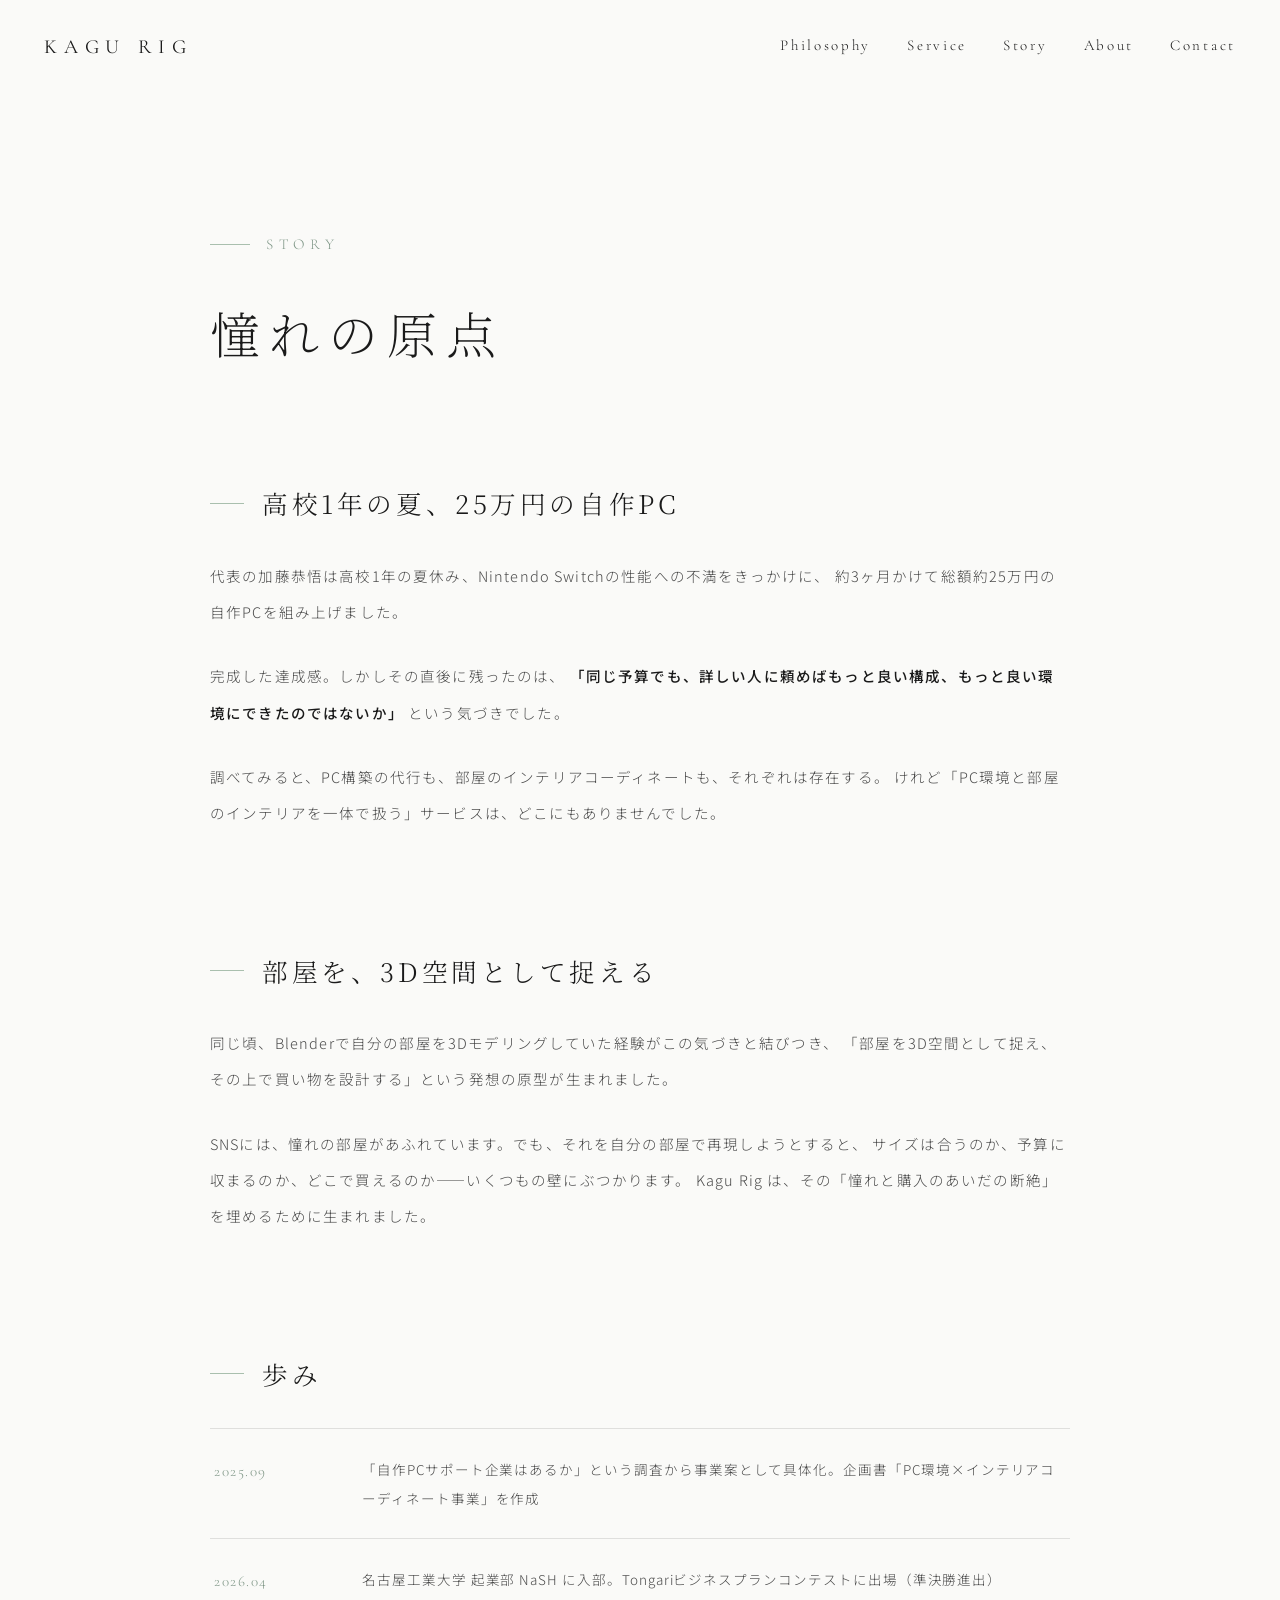
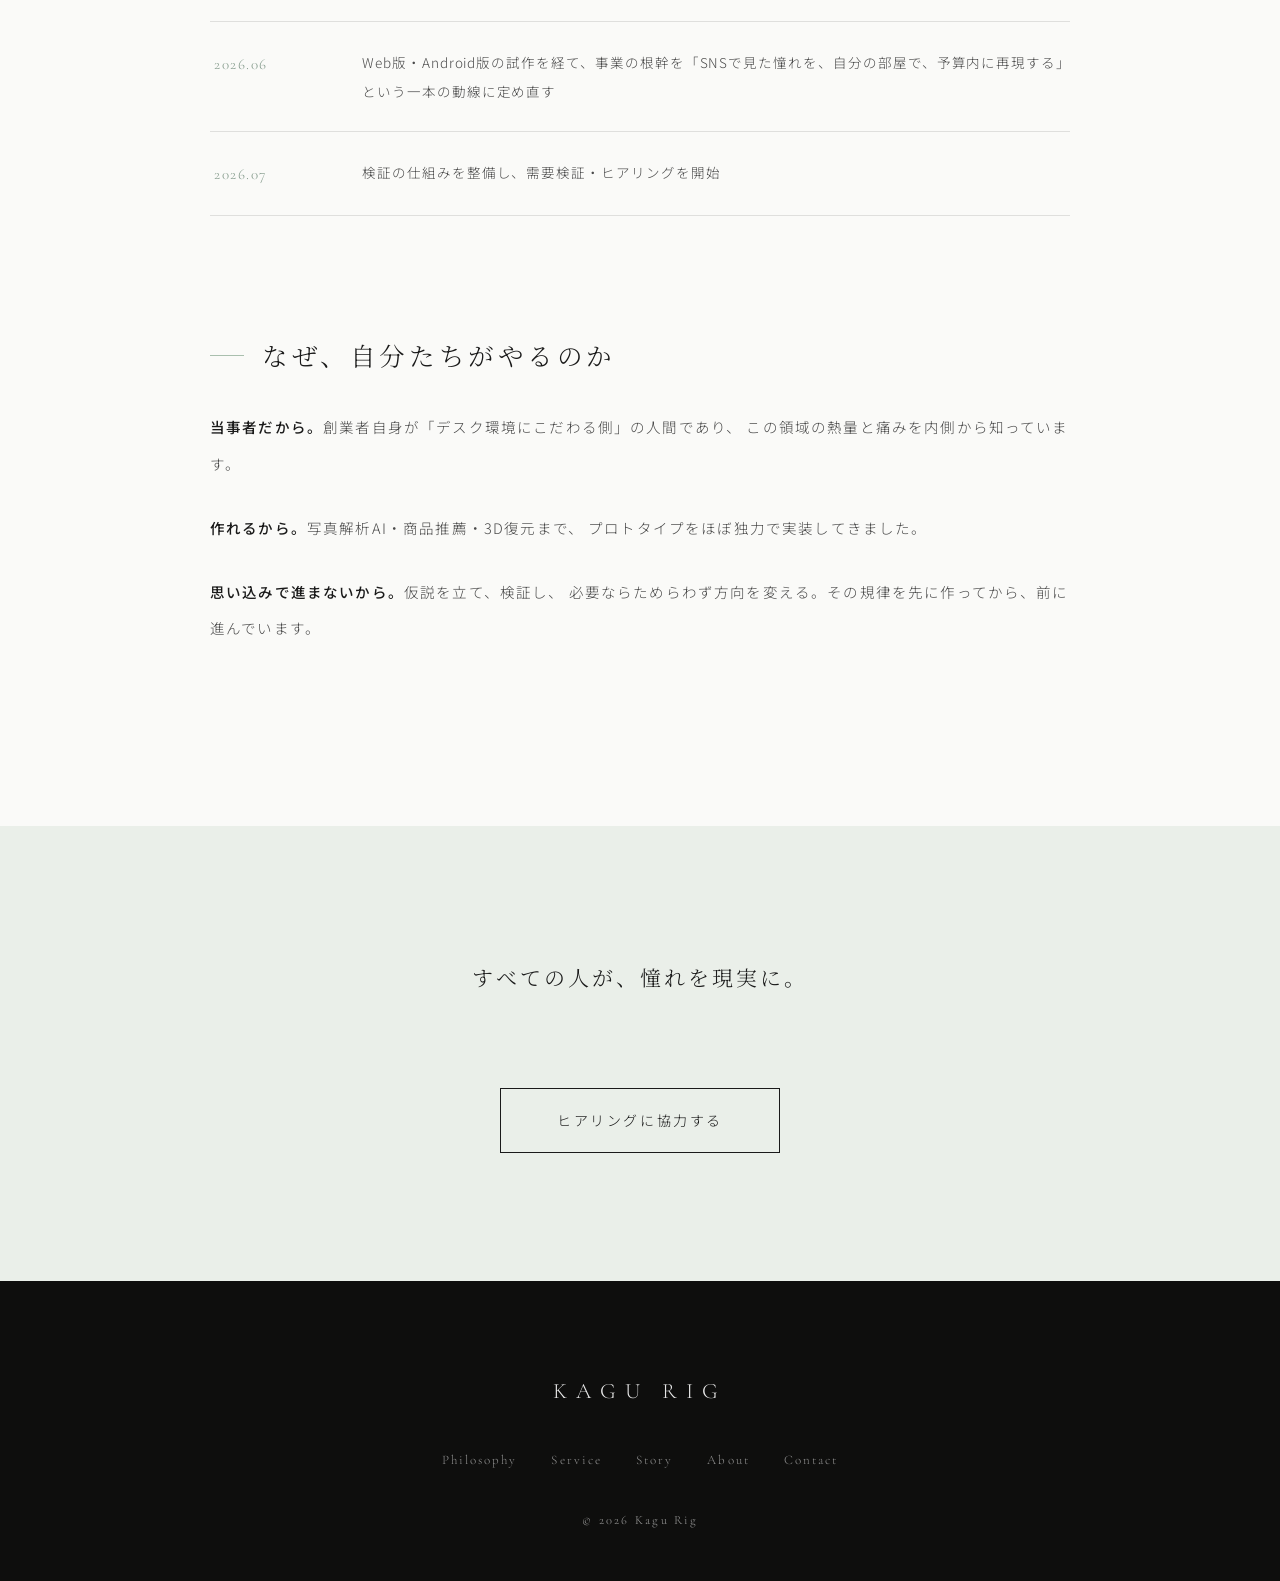
==== story.html @ ec14847f "feat: 写真を著作権フリー＋自前写真に全差し替え、Story/Contact/差別化セクションを追加 - ヒーロー7枚をUnsplash/Pexels素材に差し替え（旧写真版は   ~/Docum" ====
<!DOCTYPE html>
<html lang="ja">
<head>
  <meta charset="UTF-8">
  <meta name="viewport" content="width=device-width, initial-scale=1.0">
  <title>Story — Kagu Rig</title>
  <meta name="description" content="Kagu Rig 創業ストーリー — 高校1年の夏、自作PCから始まった「憧れを現実にする」という事業の原点。">
  <link rel="preconnect" href="https://fonts.googleapis.com">
  <link rel="preconnect" href="https://fonts.gstatic.com" crossorigin>
  <link href="https://fonts.googleapis.com/css2?family=Cormorant+Garamond:ital,wght@0,300;0,400;1,300&family=Noto+Sans+JP:wght@300;400;500&family=Noto+Serif+JP:wght@200;300;400&display=swap" rel="stylesheet">
  <link rel="stylesheet" href="css/style.css">
</head>
<body>

  <!-- ヘッダー（静的ページ用：ダーク文字） -->
  <header class="header is-static" id="header">
    <a class="header__brand" href="index.html">KAGU RIG</a>
    <nav class="header__nav" aria-label="メインナビゲーション">
      <a href="index.html#philosophy">Philosophy</a>
      <a href="index.html#service">Service</a>
      <a href="story.html">Story</a>
      <a href="index.html#about">About</a>
      <a href="index.html#contact">Contact</a>
    </nav>
  </header>

  <main class="content">

    <div class="page-header">
      <div class="page-header__inner reveal">
        <p class="label">Story</p>
        <h1 class="page-title">憧れの原点</h1>
      </div>
    </div>

    <section class="story">
      <div class="story__inner">

        <div class="story__block reveal">
          <h2 class="story__heading">高校1年の夏、25万円の自作PC</h2>
          <p class="story__text">
            代表の加藤恭悟は高校1年の夏休み、Nintendo Switchの性能への不満をきっかけに、
            約3ヶ月かけて総額約25万円の自作PCを組み上げました。
          </p>
          <p class="story__text">
            完成した達成感。しかしその直後に残ったのは、
            <strong>「同じ予算でも、詳しい人に頼めばもっと良い構成、もっと良い環境にできたのではないか」</strong>
            という気づきでした。
          </p>
          <p class="story__text">
            調べてみると、PC構築の代行も、部屋のインテリアコーディネートも、それぞれは存在する。
            けれど「PC環境と部屋のインテリアを一体で扱う」サービスは、どこにもありませんでした。
          </p>
        </div>

        <div class="story__block reveal">
          <h2 class="story__heading">部屋を、3D空間として捉える</h2>
          <p class="story__text">
            同じ頃、Blenderで自分の部屋を3Dモデリングしていた経験がこの気づきと結びつき、
            「部屋を3D空間として捉え、その上で買い物を設計する」という発想の原型が生まれました。
          </p>
          <p class="story__text">
            SNSには、憧れの部屋があふれています。でも、それを自分の部屋で再現しようとすると、
            サイズは合うのか、予算に収まるのか、どこで買えるのか——いくつもの壁にぶつかります。
            Kagu Rig は、その「憧れと購入のあいだの断絶」を埋めるために生まれました。
          </p>
        </div>

        <div class="story__block reveal">
          <h2 class="story__heading">歩み</h2>
          <dl class="timeline">
            <div>
              <dt>2025.09</dt>
              <dd>「自作PCサポート企業はあるか」という調査から事業案として具体化。企画書「PC環境×インテリアコーディネート事業」を作成</dd>
            </div>
            <div>
              <dt>2026.04</dt>
              <dd>名古屋工業大学 起業部 NaSH に入部。Tongariビジネスプランコンテストに出場（準決勝進出）</dd>
            </div>
            <div>
              <dt>2026.06</dt>
              <dd>Web版・Android版の試作を経て、事業の根幹を「SNSで見た憧れを、自分の部屋で、予算内に再現する」という一本の動線に定め直す</dd>
            </div>
            <div>
              <dt>2026.07</dt>
              <dd>検証の仕組みを整備し、需要検証・ヒアリングを開始</dd>
            </div>
          </dl>
        </div>

        <div class="story__block reveal">
          <h2 class="story__heading">なぜ、自分たちがやるのか</h2>
          <p class="story__text">
            <strong>当事者だから。</strong>創業者自身が「デスク環境にこだわる側」の人間であり、
            この領域の熱量と痛みを内側から知っています。
          </p>
          <p class="story__text">
            <strong>作れるから。</strong>写真解析AI・商品推薦・3D復元まで、
            プロトタイプをほぼ独力で実装してきました。
          </p>
          <p class="story__text">
            <strong>思い込みで進まないから。</strong>仮説を立て、検証し、
            必要ならためらわず方向を変える。その規律を先に作ってから、前に進んでいます。
          </p>
        </div>

      </div>
    </section>

    <div class="story-cta">
      <p class="story-cta__text reveal">すべての人が、憧れを現実に。</p>
      <a class="contact__btn reveal" href="index.html#contact">ヒアリングに協力する</a>
    </div>

    <footer class="footer">
      <p class="footer__brand">KAGU RIG</p>
      <nav class="footer__nav" aria-label="フッターナビゲーション">
        <a href="index.html#philosophy">Philosophy</a>
        <a href="index.html#service">Service</a>
        <a href="story.html">Story</a>
        <a href="index.html#about">About</a>
        <a href="index.html#contact">Contact</a>
      </nav>
      <p class="footer__copy">&copy; 2026 Kagu Rig</p>
    </footer>

  </main>

  <script src="js/main.js"></script>
</body>
</html>
---- css/style.css ----
/* ============================================
   Kagu Rig — Landing Page
   モノトーン × ミニマル × 淡い緑のアクセント
   ============================================ */

:root {
  --ink: #1a1a1a;
  --ink-soft: #4a4a4a;
  --gray: #9a9a9a;
  --paper: #fafaf8;
  --sage: #a9bfae;
  --sage-deep: #7e9686;
  --serif: "Noto Serif JP", serif;
  --sans: "Noto Sans JP", sans-serif;
  --en: "Cormorant Garamond", serif;
  --ease: cubic-bezier(.22, 1, .36, 1);
}

* { margin: 0; padding: 0; box-sizing: border-box; }

html { scroll-behavior: smooth; }

body {
  font-family: var(--sans);
  font-weight: 300;
  color: var(--ink);
  background: var(--paper);
  -webkit-font-smoothing: antialiased;
  line-height: 1.9;
  letter-spacing: .06em;
  overflow-x: hidden;
}

img { max-width: 100%; display: block; }
a { color: inherit; text-decoration: none; }

.sp { display: none; }

/* ---------- イントロ ---------- */

.intro {
  position: fixed;
  inset: 0;
  z-index: 100;
  background: #fdfdfc;
  display: flex;
  align-items: center;
  justify-content: center;
  transition: opacity 1s var(--ease);
}
.intro.is-leaving { opacity: 0; }
.intro.is-done { display: none; }

.intro__logo {
  width: min(320px, 60vw);
  opacity: 0;
  transform: scale(.86);
  animation: introLogo 2.2s var(--ease) .3s forwards;
}
@keyframes introLogo {
  to { opacity: 1; transform: scale(1); }
}

/* ---------- ヘッダー ---------- */

.header {
  position: fixed;
  top: 0;
  left: 0;
  right: 0;
  z-index: 50;
  display: flex;
  align-items: center;
  justify-content: space-between;
  padding: 28px 44px;
  color: #fff;
  opacity: 0;
  transition: color .5s, background .5s, padding .5s, opacity 1.2s;
}
body.is-ready .header { opacity: 1; }

.header__brand {
  font-family: var(--en);
  font-size: 20px;
  letter-spacing: .34em;
  font-weight: 400;
}

.header__nav { display: flex; gap: 36px; }
.header__nav a {
  font-family: var(--en);
  font-size: 15px;
  letter-spacing: .18em;
  position: relative;
  padding-bottom: 4px;
}
.header__nav a::after {
  content: "";
  position: absolute;
  left: 0; bottom: 0;
  width: 100%; height: 1px;
  background: currentColor;
  transform: scaleX(0);
  transform-origin: right;
  transition: transform .45s var(--ease);
}
.header__nav a:hover::after {
  transform: scaleX(1);
  transform-origin: left;
}

.header.is-solid {
  color: var(--ink);
  background: rgba(250, 250, 248, .88);
  backdrop-filter: blur(10px);
  padding: 18px 44px;
}

/* ---------- ヒーロー ---------- */

.hero {
  position: fixed;
  inset: 0;
  z-index: 0;
  overflow: hidden;
  background: #0e0e0e;
}

.hero__slides, .hero__slide { position: absolute; inset: 0; }

.hero__slide {
  background-size: cover;
  background-position: center;
  opacity: 0;
  transition: opacity 1.4s ease-in-out;
  will-change: opacity, transform;
  /* ズームは表示/非表示に関わらず常時ゆっくり継続させる。
     opacity切り替え(is-active)と連動させると、非表示化した瞬間に
     transformだけ即座にリセットされ「カクつく」ため、あえて分離している。 */
  animation: kenburns 20s ease-in-out infinite alternate;
}
.hero__slide.is-active { opacity: 1; }
@keyframes kenburns {
  from { transform: scale(1) translateX(0); }
  to   { transform: scale(1.09) translateX(-1.4%); }
}

.hero__scrim {
  position: absolute;
  inset: 0;
  background: linear-gradient(to top, rgba(8, 8, 8, .52) 0%, rgba(8, 8, 8, .12) 40%, rgba(8, 8, 8, .18) 100%);
}

.hero__catch {
  position: absolute;
  left: clamp(24px, 6vw, 96px);
  bottom: clamp(72px, 14vh, 140px);
  color: #fff;
  font-family: var(--serif);
  font-weight: 200;
  font-size: clamp(30px, 4.2vw, 54px);
  letter-spacing: .22em;
  line-height: 1.85;
}
.hero__catch-line {
  display: block;
  opacity: 0;
  transform: translateY(26px);
  transition: opacity 1.4s var(--ease), transform 1.4s var(--ease);
}
body.is-ready .hero__catch-line { opacity: 1; transform: none; }
body.is-ready .hero__catch-line:nth-child(2) { transition-delay: .35s; }

/* スクロールで理念セクションが下から重なってくる向きに合わせる：
   一度でもスクロールしたら、以降は下の行(2行目)を先に・上の行(1行目)を後に
   フェード/表示させる（初回ロード時の上→下カスケードとは向きを逆転） */
body.was-scrolled .hero__catch-line:nth-child(1) { transition-delay: .3s; }
body.was-scrolled .hero__catch-line:nth-child(2) { transition-delay: 0s; }

/* スライドカウンター */
.hero__counter {
  position: absolute;
  left: clamp(24px, 6vw, 96px);
  bottom: 34px;
  display: flex;
  align-items: center;
  gap: 14px;
  color: rgba(255, 255, 255, .85);
  font-family: var(--en);
  font-size: 14px;
  letter-spacing: .14em;
  opacity: 0;
  transition: opacity 1.2s 1s;
}
body.is-ready .hero__counter { opacity: 1; }

.hero__counter-bar {
  width: 72px;
  height: 1px;
  background: rgba(255, 255, 255, .3);
  position: relative;
  overflow: hidden;
}
.hero__counter-bar i {
  position: absolute;
  inset: 0;
  background: #fff;
  transform: scaleX(0);
  transform-origin: left;
}
.hero__counter-bar i.is-run {
  animation: barRun 3.2s linear forwards;
}
@keyframes barRun { to { transform: scaleX(1); } }

/* Scrollインジケーター */
.hero__scroll {
  position: absolute;
  right: clamp(24px, 5vw, 72px);
  bottom: 34px;
  color: rgba(255, 255, 255, .85);
  font-family: var(--en);
  font-size: 14px;
  letter-spacing: .22em;
  display: flex;
  align-items: center;
  gap: 12px;
  opacity: 0;
  transition: opacity 1.2s 1.2s;
}
body.is-ready .hero__scroll { opacity: 1; }

.hero__scroll i {
  width: 52px;
  height: 1px;
  background: rgba(255, 255, 255, .4);
  position: relative;
  overflow: hidden;
}
.hero__scroll i::after {
  content: "";
  position: absolute;
  inset: 0;
  background: #fff;
  animation: scrollLine 2.2s var(--ease) infinite;
}
@keyframes scrollLine {
  0%   { transform: translateX(-100%); }
  55%  { transform: translateX(0); }
  100% { transform: translateX(102%); }
}

/* ヒーローを通過したら文字・UIをフェードアウト（理念テキストとの重なり防止） */
.hero.is-passed .hero__catch-line,
.hero.is-passed .hero__counter,
.hero.is-passed .hero__scroll {
  opacity: 0 !important;
  transition-duration: .7s;
  transition-timing-function: ease;
}

.hero-spacer { height: 100svh; }

/* ---------- コンテンツ共通 ---------- */

.content { position: relative; z-index: 1; }

.label {
  font-family: var(--en);
  font-size: 15px;
  letter-spacing: .38em;
  text-transform: uppercase;
  color: var(--sage-deep);
  margin-bottom: 28px;
  display: flex;
  align-items: center;
  gap: 16px;
}
.label::before {
  content: "";
  width: 40px;
  height: 1px;
  background: var(--sage);
}
.label--light { color: var(--sage); justify-content: center; }
.label--light::before { background: var(--sage); }
.label--sage { color: var(--sage); }
.label--sage::before { background: var(--sage-deep); }

.section-title {
  font-family: var(--serif);
  font-weight: 200;
  font-size: clamp(26px, 3.2vw, 40px);
  letter-spacing: .14em;
  line-height: 1.9;
}
.section-title--light { color: #f2f2ef; }

/* スクロール出現 */
.reveal {
  opacity: 0;
  transform: translateY(32px);
  transition: opacity 1.2s var(--ease), transform 1.2s var(--ease);
}
.reveal.is-on { opacity: 1; transform: none; }

/* ---------- Philosophy ---------- */

.philosophy {
  min-height: 92svh;
  display: flex;
  align-items: center;
  justify-content: center;
  text-align: center;
  color: #fff;
  background: linear-gradient(to bottom, rgba(10, 10, 10, .42), rgba(10, 10, 10, .68));
  padding: 140px 24px;
}

.philosophy__title {
  font-family: var(--serif);
  font-weight: 200;
  font-size: clamp(28px, 3.6vw, 46px);
  letter-spacing: .2em;
  margin-bottom: 56px;
}

.philosophy__text {
  font-size: clamp(14px, 1.15vw, 16px);
  font-weight: 300;
  letter-spacing: .1em;
  line-height: 2.6;
  color: rgba(255, 255, 255, .88);
}

/* ---------- Service ---------- */

.service {
  background: var(--paper);
  padding: clamp(120px, 14vw, 200px) clamp(24px, 7vw, 120px);
}

.service__inner { max-width: 1160px; margin: 0 auto; }

.service__head { margin-bottom: clamp(90px, 10vw, 150px); }

.step {
  display: flex;
  align-items: center;
  gap: clamp(40px, 6vw, 100px);
  margin-bottom: clamp(100px, 11vw, 170px);
}
.step:last-child { margin-bottom: 0; }
.step--reverse { flex-direction: row-reverse; }

.step__media {
  flex: 1 1 52%;
  overflow: hidden;
}
.step__media img {
  aspect-ratio: 4 / 3;
  object-fit: cover;
  width: 100%;
  filter: grayscale(1);
  transform: scale(1.02);
  transition: filter 1.2s var(--ease), transform 1.6s var(--ease);
}
.step:hover .step__media img,
.step.is-on .step__media img { filter: grayscale(0); }
.step:hover .step__media img { transform: scale(1.06); }

.step__body { flex: 1 1 48%; }

.step__num {
  font-family: var(--en);
  font-weight: 300;
  font-size: clamp(52px, 5.5vw, 76px);
  color: var(--sage);
  line-height: 1;
  margin-bottom: 24px;
}

.step__title {
  font-family: var(--serif);
  font-weight: 300;
  font-size: clamp(21px, 2vw, 27px);
  letter-spacing: .12em;
  line-height: 2;
  margin-bottom: 24px;
}

.step__text {
  font-size: 14.5px;
  color: var(--ink-soft);
  letter-spacing: .08em;
  line-height: 2.3;
}

/* ---------- Feature（小物モデル化） ---------- */

.feature {
  background: var(--paper);
  padding: 0 clamp(24px, 7vw, 120px) clamp(120px, 14vw, 200px);
}

.feature__inner {
  max-width: 1160px;
  margin: 0 auto;
  display: flex;
  align-items: center;
  gap: clamp(40px, 6vw, 100px);
}

.feature__media {
  flex: 1 1 46%;
  overflow: hidden;
}
.feature__media img {
  aspect-ratio: 4 / 5;
  object-fit: cover;
  width: 100%;
}

.feature__body { flex: 1 1 54%; }

.feature__text {
  margin-top: 40px;
  font-size: 14.5px;
  color: var(--ink-soft);
  letter-spacing: .08em;
  line-height: 2.4;
}

/* ---------- Approach（ぜんぶは勧めない） ---------- */

.approach {
  background: #151514;
  color: #f2f2ef;
  text-align: center;
  padding: clamp(110px, 12vw, 170px) 24px;
}

.approach__title {
  font-family: var(--serif);
  font-weight: 200;
  font-size: clamp(26px, 3.4vw, 42px);
  letter-spacing: .2em;
  margin-bottom: 40px;
}

.approach__text {
  font-size: clamp(13.5px, 1.1vw, 15px);
  letter-spacing: .1em;
  line-height: 2.6;
  color: rgba(242, 242, 239, .82);
}

/* ---------- Targets（こんな人へ） ---------- */

.targets {
  background: var(--paper);
  padding: clamp(120px, 14vw, 190px) clamp(24px, 7vw, 120px);
}

.targets__inner { max-width: 1160px; margin: 0 auto; }

.targets__head { margin-bottom: clamp(70px, 8vw, 110px); }

.targets__grid {
  display: grid;
  grid-template-columns: repeat(3, 1fr);
  gap: clamp(32px, 4vw, 64px);
}

.target {
  border-top: 1px solid var(--sage);
  padding-top: 36px;
}

.target__title {
  font-family: var(--serif);
  font-weight: 300;
  font-size: clamp(18px, 1.6vw, 22px);
  letter-spacing: .12em;
  line-height: 1.9;
  margin-bottom: 22px;
}

.target__text {
  font-size: 13.5px;
  color: var(--ink-soft);
  letter-spacing: .07em;
  line-height: 2.2;
}

/* ---------- FAQ ---------- */

.faq {
  background: #f3f3f0;
  padding: clamp(110px, 12vw, 170px) clamp(24px, 7vw, 120px);
}

.faq__inner { max-width: 860px; margin: 0 auto; }

.faq__head { margin-bottom: clamp(56px, 6vw, 80px); }

.faq__list { border-top: 1px solid rgba(26, 26, 26, .12); }

.faq__item {
  border-bottom: 1px solid rgba(26, 26, 26, .12);
  padding: 34px 8px;
}
.faq__item dt {
  font-family: var(--serif);
  font-weight: 400;
  font-size: 16px;
  letter-spacing: .08em;
  line-height: 1.9;
  margin-bottom: 14px;
  display: flex;
  gap: 14px;
}
.faq__item dt::before {
  content: "Q";
  font-family: var(--en);
  color: var(--sage-deep);
  font-size: 18px;
}
.faq__item dd {
  font-size: 13.5px;
  color: var(--ink-soft);
  letter-spacing: .07em;
  line-height: 2.2;
  padding-left: 32px;
}

/* ---------- Contact ---------- */

.contact {
  background: #eaefe9;
  text-align: left;
  padding: clamp(120px, 13vw, 180px) clamp(24px, 7vw, 120px);
}

.contact__inner { max-width: 860px; margin: 0 auto; }

.contact__text {
  margin-top: 40px;
  font-size: 14.5px;
  color: var(--ink-soft);
  letter-spacing: .08em;
  line-height: 2.4;
}

.contact__btn {
  display: inline-block;
  margin-top: 48px;
  padding: 18px 56px;
  border: 1px solid var(--ink);
  font-family: var(--sans);
  font-size: 14px;
  letter-spacing: .18em;
  transition: background .5s var(--ease), color .5s var(--ease);
}
.contact__btn:hover {
  background: var(--ink);
  color: var(--paper);
}

/* ---------- Storyページ ---------- */

.page-header {
  background: var(--paper);
  padding: clamp(150px, 18vw, 240px) clamp(24px, 7vw, 120px) clamp(70px, 8vw, 110px);
}
.page-header__inner { max-width: 860px; margin: 0 auto; }

.page-title {
  font-family: var(--serif);
  font-weight: 200;
  font-size: clamp(30px, 4vw, 50px);
  letter-spacing: .18em;
  line-height: 1.8;
}

.story {
  background: var(--paper);
  padding: 0 clamp(24px, 7vw, 120px) clamp(120px, 14vw, 190px);
}
.story__inner { max-width: 860px; margin: 0 auto; }

.story__block { margin-bottom: clamp(80px, 9vw, 120px); }
.story__block:last-child { margin-bottom: 0; }

.story__heading {
  font-family: var(--serif);
  font-weight: 300;
  font-size: clamp(20px, 2vw, 26px);
  letter-spacing: .14em;
  line-height: 1.9;
  margin-bottom: 30px;
  display: flex;
  align-items: center;
  gap: 18px;
}
.story__heading::before {
  content: "";
  width: 34px;
  height: 1px;
  background: var(--sage);
  flex: none;
}

.story__text {
  font-size: 14.5px;
  color: var(--ink-soft);
  letter-spacing: .08em;
  line-height: 2.5;
}
.story__text + .story__text { margin-top: 28px; }
.story__text strong {
  font-weight: 500;
  color: var(--ink);
}

.timeline { border-top: 1px solid rgba(26, 26, 26, .12); margin-top: 8px; }
.timeline > div {
  display: flex;
  gap: 28px;
  padding: 26px 4px;
  border-bottom: 1px solid rgba(26, 26, 26, .12);
}
.timeline dt {
  flex: 0 0 120px;
  font-family: var(--en);
  font-size: 15px;
  letter-spacing: .1em;
  color: var(--sage-deep);
  padding-top: 2px;
}
.timeline dd {
  font-size: 13.5px;
  color: var(--ink-soft);
  letter-spacing: .07em;
  line-height: 2.1;
}

.story-cta {
  background: #eaefe9;
  text-align: center;
  padding: clamp(90px, 10vw, 130px) 24px;
}
.story-cta__text {
  font-family: var(--serif);
  font-weight: 300;
  font-size: clamp(17px, 1.7vw, 21px);
  letter-spacing: .14em;
  line-height: 2.2;
  margin-bottom: 40px;
}

/* 静的ページ用ヘッダー（ヒーローなし） */
.header.is-static {
  position: absolute;
  color: var(--ink);
  opacity: 1;
}

/* ---------- About ---------- */

.about {
  background: #151514;
  color: #e9e9e6;
  padding: clamp(120px, 13vw, 190px) clamp(24px, 7vw, 120px);
}

.about__inner { max-width: 860px; margin: 0 auto; }

.about__table {
  margin-top: 72px;
  border-top: 1px solid rgba(255, 255, 255, .14);
}
.about__table > div {
  display: flex;
  padding: 30px 8px;
  border-bottom: 1px solid rgba(255, 255, 255, .14);
  font-size: 14.5px;
  letter-spacing: .1em;
}
.about__table dt {
  flex: 0 0 180px;
  color: var(--sage);
  font-weight: 400;
}
.about__table dd { color: rgba(233, 233, 230, .92); }

/* ---------- Footer ---------- */

.footer {
  background: #0e0e0d;
  color: rgba(255, 255, 255, .6);
  text-align: center;
  padding: 90px 24px 48px;
}
.footer__brand {
  font-family: var(--en);
  font-size: 22px;
  letter-spacing: .4em;
  color: rgba(255, 255, 255, .9);
  margin-bottom: 36px;
}
.footer__nav {
  display: flex;
  justify-content: center;
  flex-wrap: wrap;
  gap: 14px 34px;
  margin-bottom: 36px;
}
.footer__nav a {
  font-family: var(--en);
  font-size: 13px;
  letter-spacing: .16em;
  color: rgba(255, 255, 255, .55);
  transition: color .4s;
}
.footer__nav a:hover { color: rgba(255, 255, 255, .95); }

.footer__copy {
  font-family: var(--en);
  font-size: 12.5px;
  letter-spacing: .18em;
}

/* ---------- レスポンシブ ---------- */

@media (max-width: 768px) {
  .sp { display: inline; }
  .pc { display: none; }

  .feature__inner { flex-direction: column; align-items: stretch; gap: 36px; }
  .feature { padding-top: 0; }

  .targets__grid { grid-template-columns: 1fr; gap: 40px; }

  .timeline > div { flex-direction: column; gap: 8px; }
  .timeline dt { flex: none; }

  .header { padding: 20px 22px; }
  .header.is-solid { padding: 14px 22px; }
  .header__brand { font-size: 17px; }
  .header__nav { gap: 20px; }
  .header__nav a { font-size: 13px; }

  .hero__catch {
    left: 24px;
    bottom: 108px;
    font-size: clamp(26px, 8vw, 34px);
    letter-spacing: .16em;
  }

  .step, .step--reverse {
    flex-direction: column;
    align-items: stretch;
    gap: 32px;
  }

  .about__table > div { flex-direction: column; gap: 6px; padding: 22px 4px; }
  .about__table dt { flex: none; font-size: 12.5px; }
}
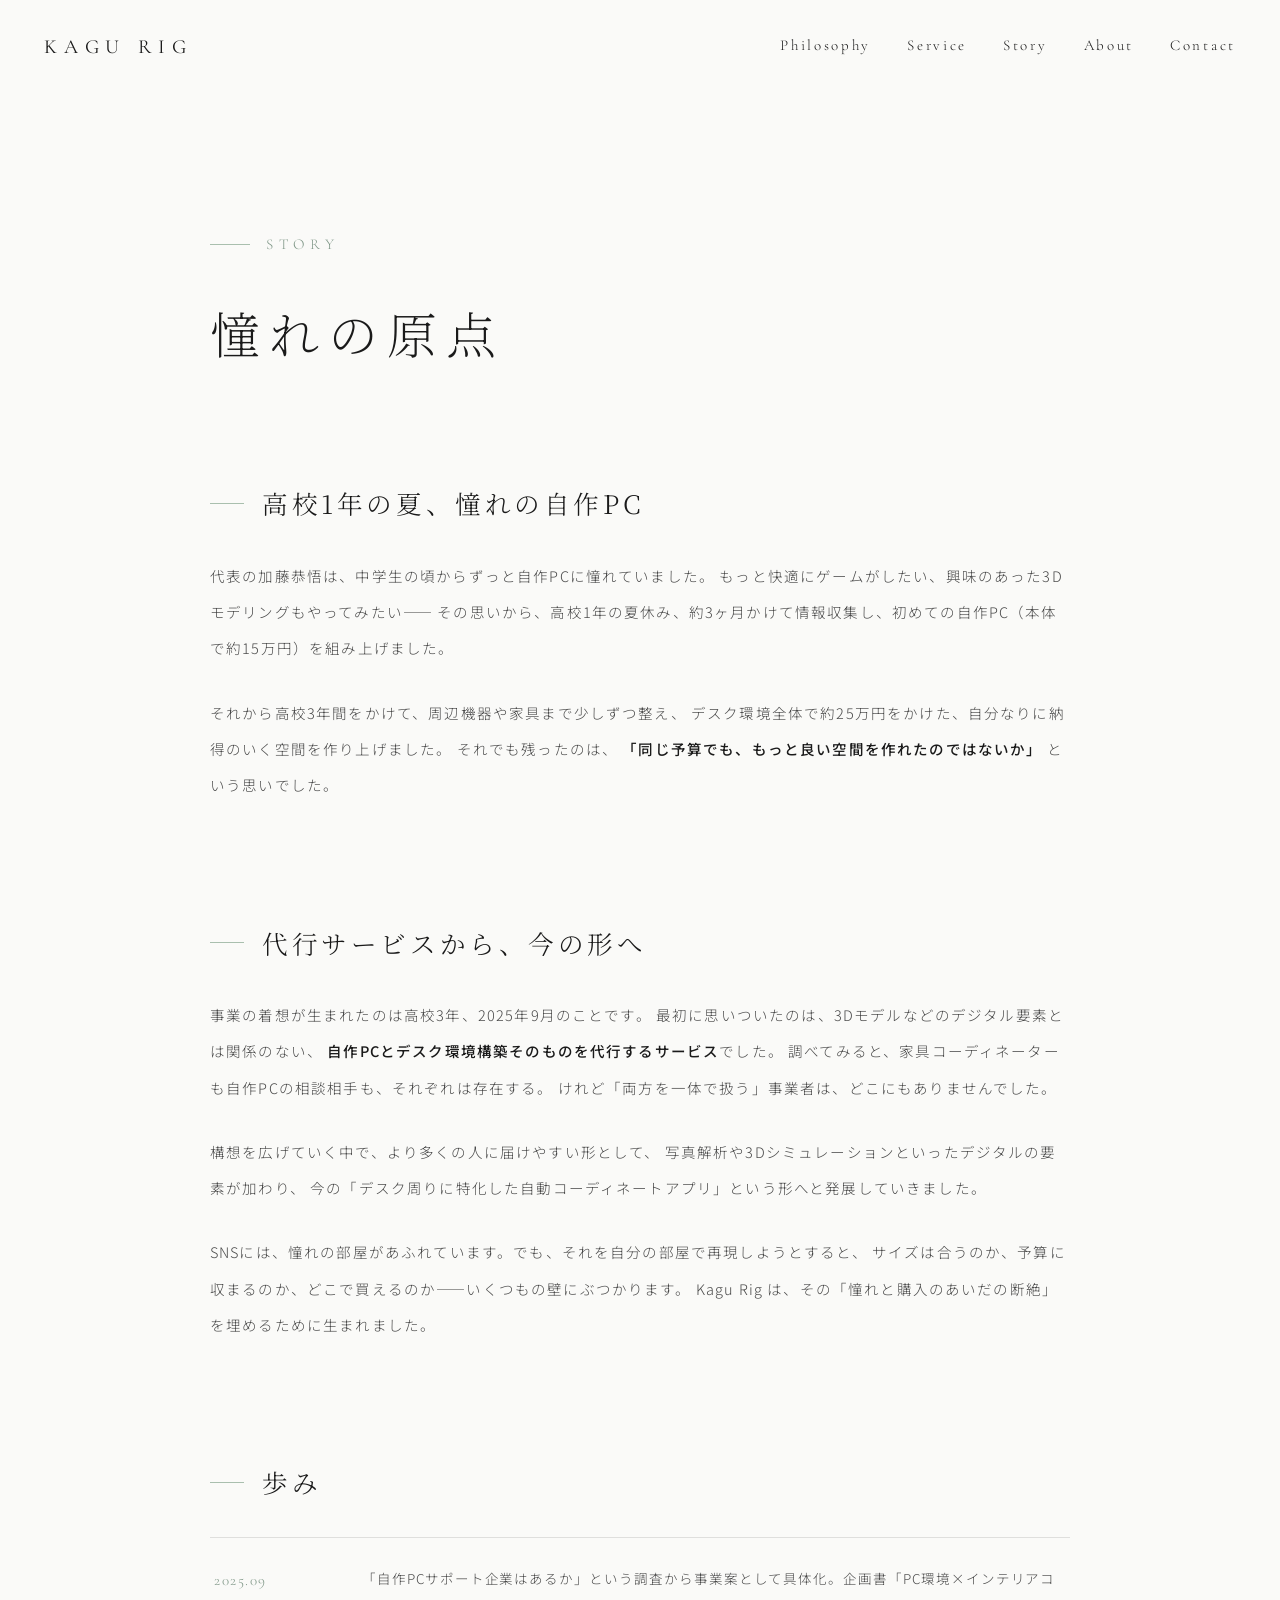
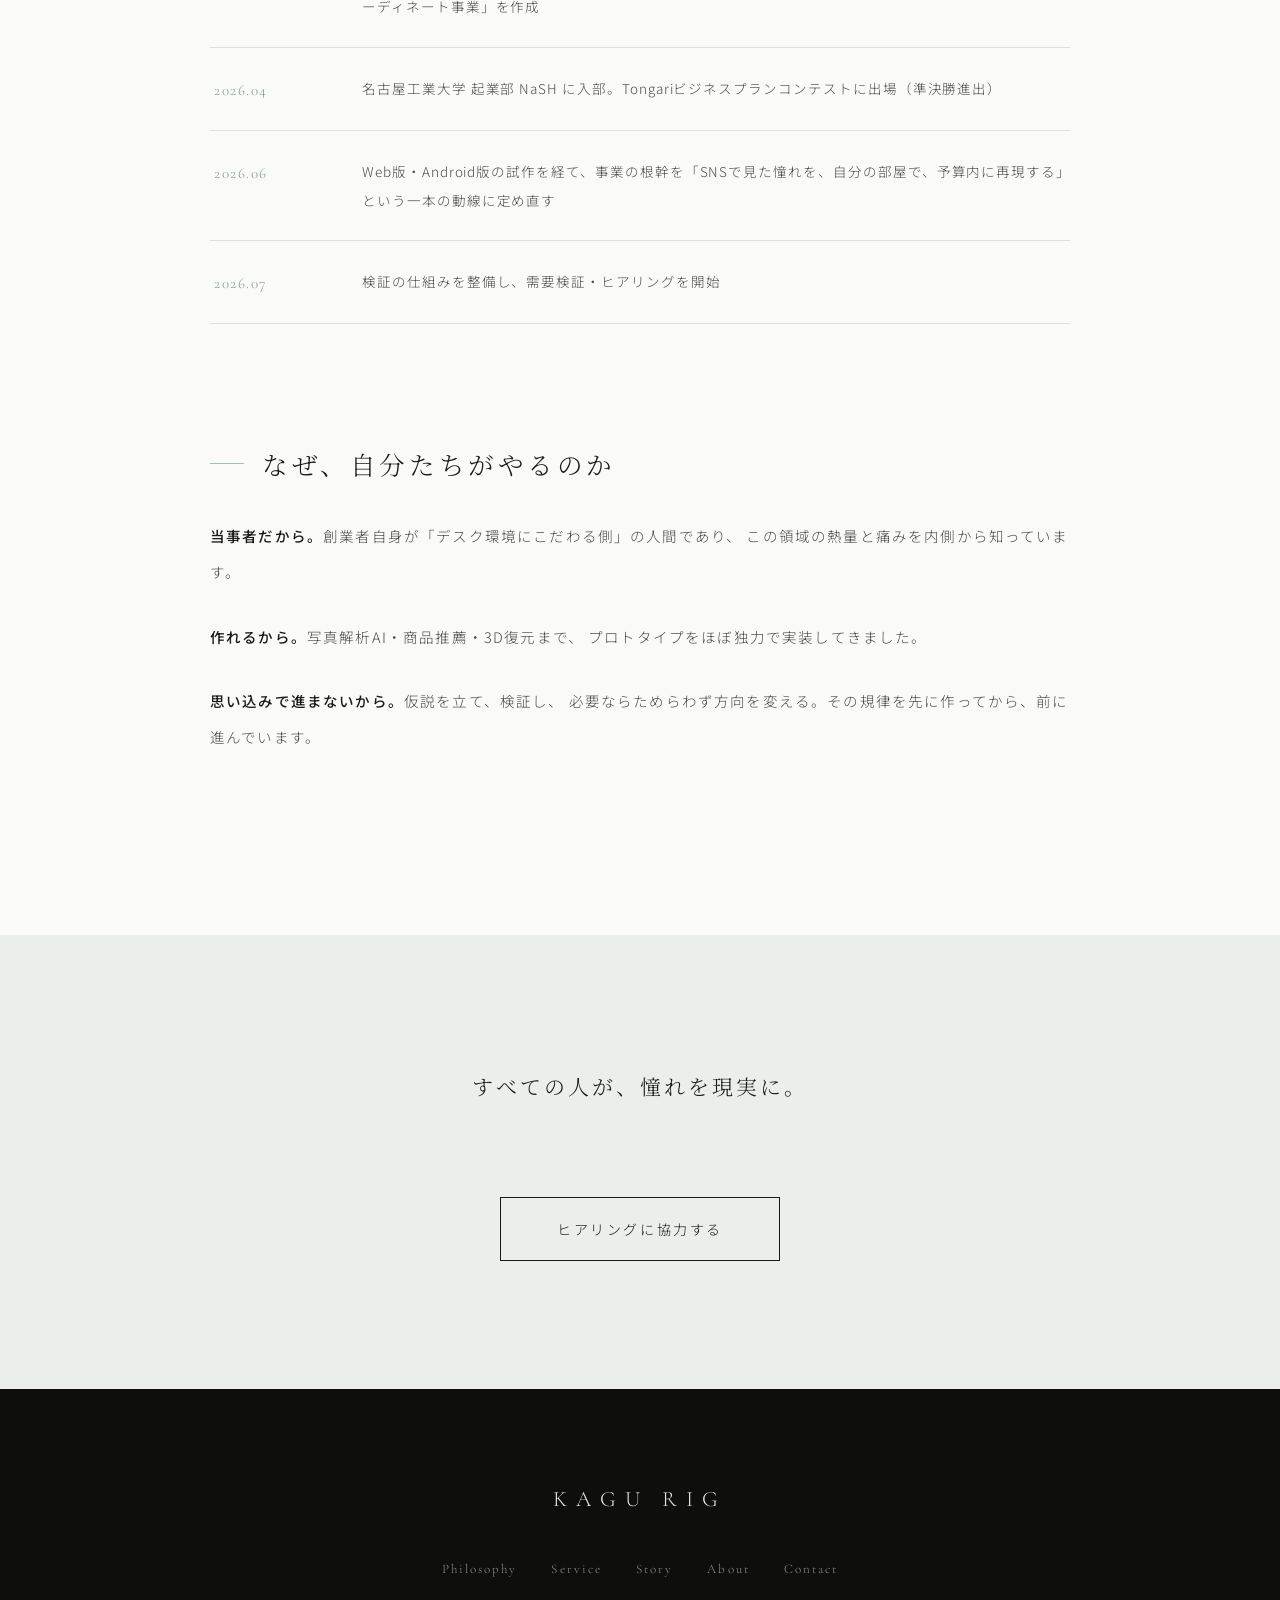
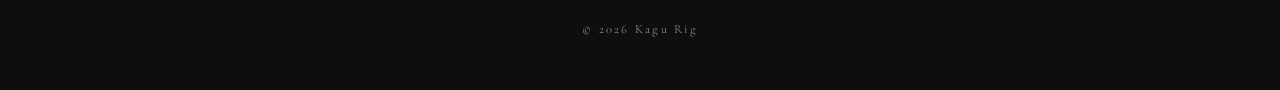
==== commit d9c0151d: "fix(story): 創業ストーリーの事実誤認を修正 - 自作PC本体は約15万円（デスク環境全体で約25万円）に訂正 - 主動機はSwitch不満よりPCへの憧れ・PCでゲームがしたかったこと -" ====
--- a/story.html
+++ b/story.html
@@ -37,27 +37,34 @@
       <div class="story__inner">
 
         <div class="story__block reveal">
-          <h2 class="story__heading">高校1年の夏、25万円の自作PC</h2>
+          <h2 class="story__heading">高校1年の夏、憧れの自作PC</h2>
           <p class="story__text">
-            代表の加藤恭悟は高校1年の夏休み、Nintendo Switchの性能への不満をきっかけに、
-            約3ヶ月かけて総額約25万円の自作PCを組み上げました。
+            代表の加藤恭悟は、中学生の頃からずっと自作PCに憧れていました。
+            もっと快適にゲームがしたい、興味のあった3Dモデリングもやってみたい——
+            その思いから、高校1年の夏休み、約3ヶ月かけて情報収集し、初めての自作PC（本体で約15万円）を組み上げました。
           </p>
           <p class="story__text">
-            完成した達成感。しかしその直後に残ったのは、
-            <strong>「同じ予算でも、詳しい人に頼めばもっと良い構成、もっと良い環境にできたのではないか」</strong>
-            という気づきでした。
-          </p>
-          <p class="story__text">
-            調べてみると、PC構築の代行も、部屋のインテリアコーディネートも、それぞれは存在する。
-            けれど「PC環境と部屋のインテリアを一体で扱う」サービスは、どこにもありませんでした。
+            それから高校3年間をかけて、周辺機器や家具まで少しずつ整え、
+            デスク環境全体で約25万円をかけた、自分なりに納得のいく空間を作り上げました。
+            それでも残ったのは、
+            <strong>「同じ予算でも、もっと良い空間を作れたのではないか」</strong>
+            という思いでした。
           </p>
         </div>
 
         <div class="story__block reveal">
-          <h2 class="story__heading">部屋を、3D空間として捉える</h2>
+          <h2 class="story__heading">代行サービスから、今の形へ</h2>
           <p class="story__text">
-            同じ頃、Blenderで自分の部屋を3Dモデリングしていた経験がこの気づきと結びつき、
-            「部屋を3D空間として捉え、その上で買い物を設計する」という発想の原型が生まれました。
+            事業の着想が生まれたのは高校3年、2025年9月のことです。
+            最初に思いついたのは、3Dモデルなどのデジタル要素とは関係のない、
+            <strong>自作PCとデスク環境構築そのものを代行するサービス</strong>でした。
+            調べてみると、家具コーディネーターも自作PCの相談相手も、それぞれは存在する。
+            けれど「両方を一体で扱う」事業者は、どこにもありませんでした。
+          </p>
+          <p class="story__text">
+            構想を広げていく中で、より多くの人に届けやすい形として、
+            写真解析や3Dシミュレーションといったデジタルの要素が加わり、
+            今の「デスク周りに特化した自動コーディネートアプリ」という形へと発展していきました。
           </p>
           <p class="story__text">
             SNSには、憧れの部屋があふれています。でも、それを自分の部屋で再現しようとすると、
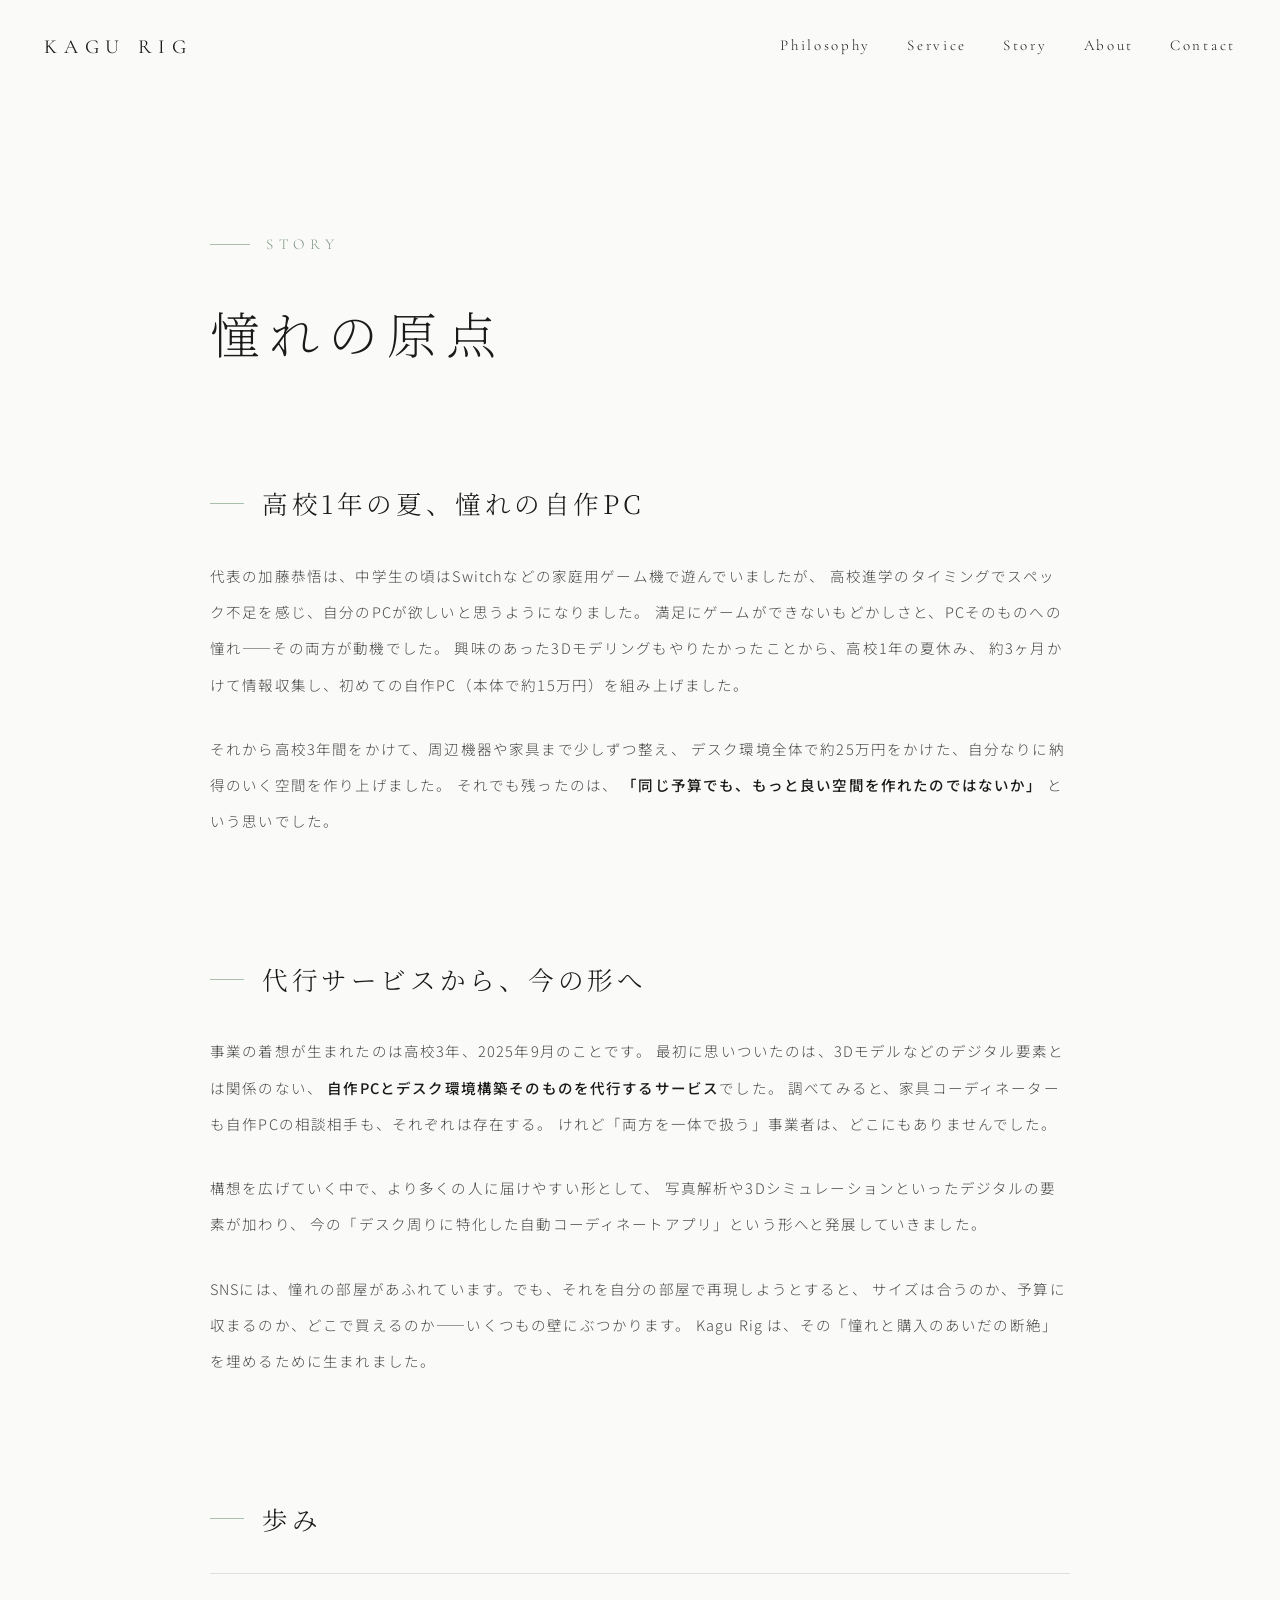
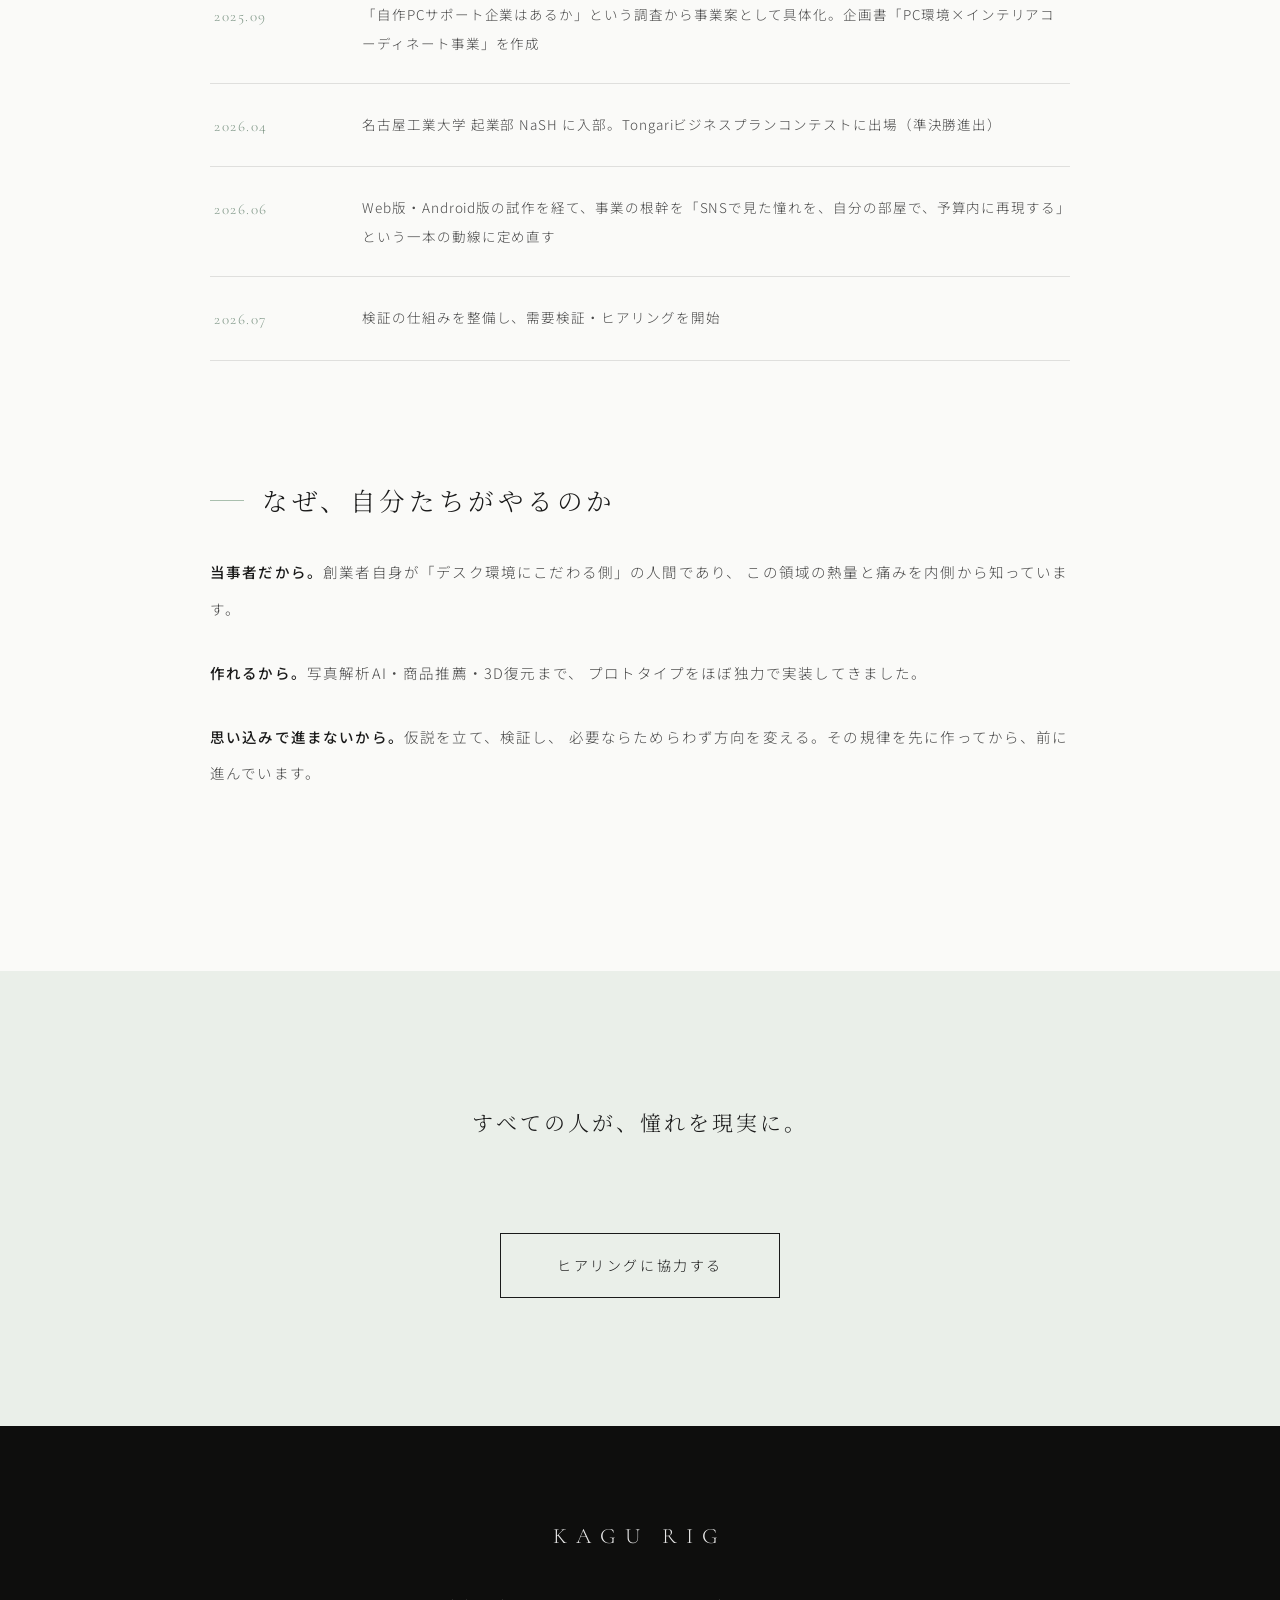
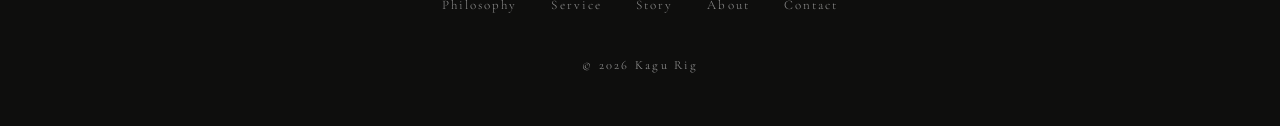
==== commit 9e05b1e4: "fix(story): 動機の記述を原文に合わせて修正——Switch不満とPCへの憧れは半々 代表本人が原文（2025-10-29のChatGPTログ）を提示。動機はSwitchでの 不満だけでなく" ====
--- a/story.html
+++ b/story.html
@@ -39,9 +39,11 @@
         <div class="story__block reveal">
           <h2 class="story__heading">高校1年の夏、憧れの自作PC</h2>
           <p class="story__text">
-            代表の加藤恭悟は、中学生の頃からずっと自作PCに憧れていました。
-            もっと快適にゲームがしたい、興味のあった3Dモデリングもやってみたい——
-            その思いから、高校1年の夏休み、約3ヶ月かけて情報収集し、初めての自作PC（本体で約15万円）を組み上げました。
+            代表の加藤恭悟は、中学生の頃はSwitchなどの家庭用ゲーム機で遊んでいましたが、
+            高校進学のタイミングでスペック不足を感じ、自分のPCが欲しいと思うようになりました。
+            満足にゲームができないもどかしさと、PCそのものへの憧れ——その両方が動機でした。
+            興味のあった3Dモデリングもやりたかったことから、高校1年の夏休み、
+            約3ヶ月かけて情報収集し、初めての自作PC（本体で約15万円）を組み上げました。
           </p>
           <p class="story__text">
             それから高校3年間をかけて、周辺機器や家具まで少しずつ整え、
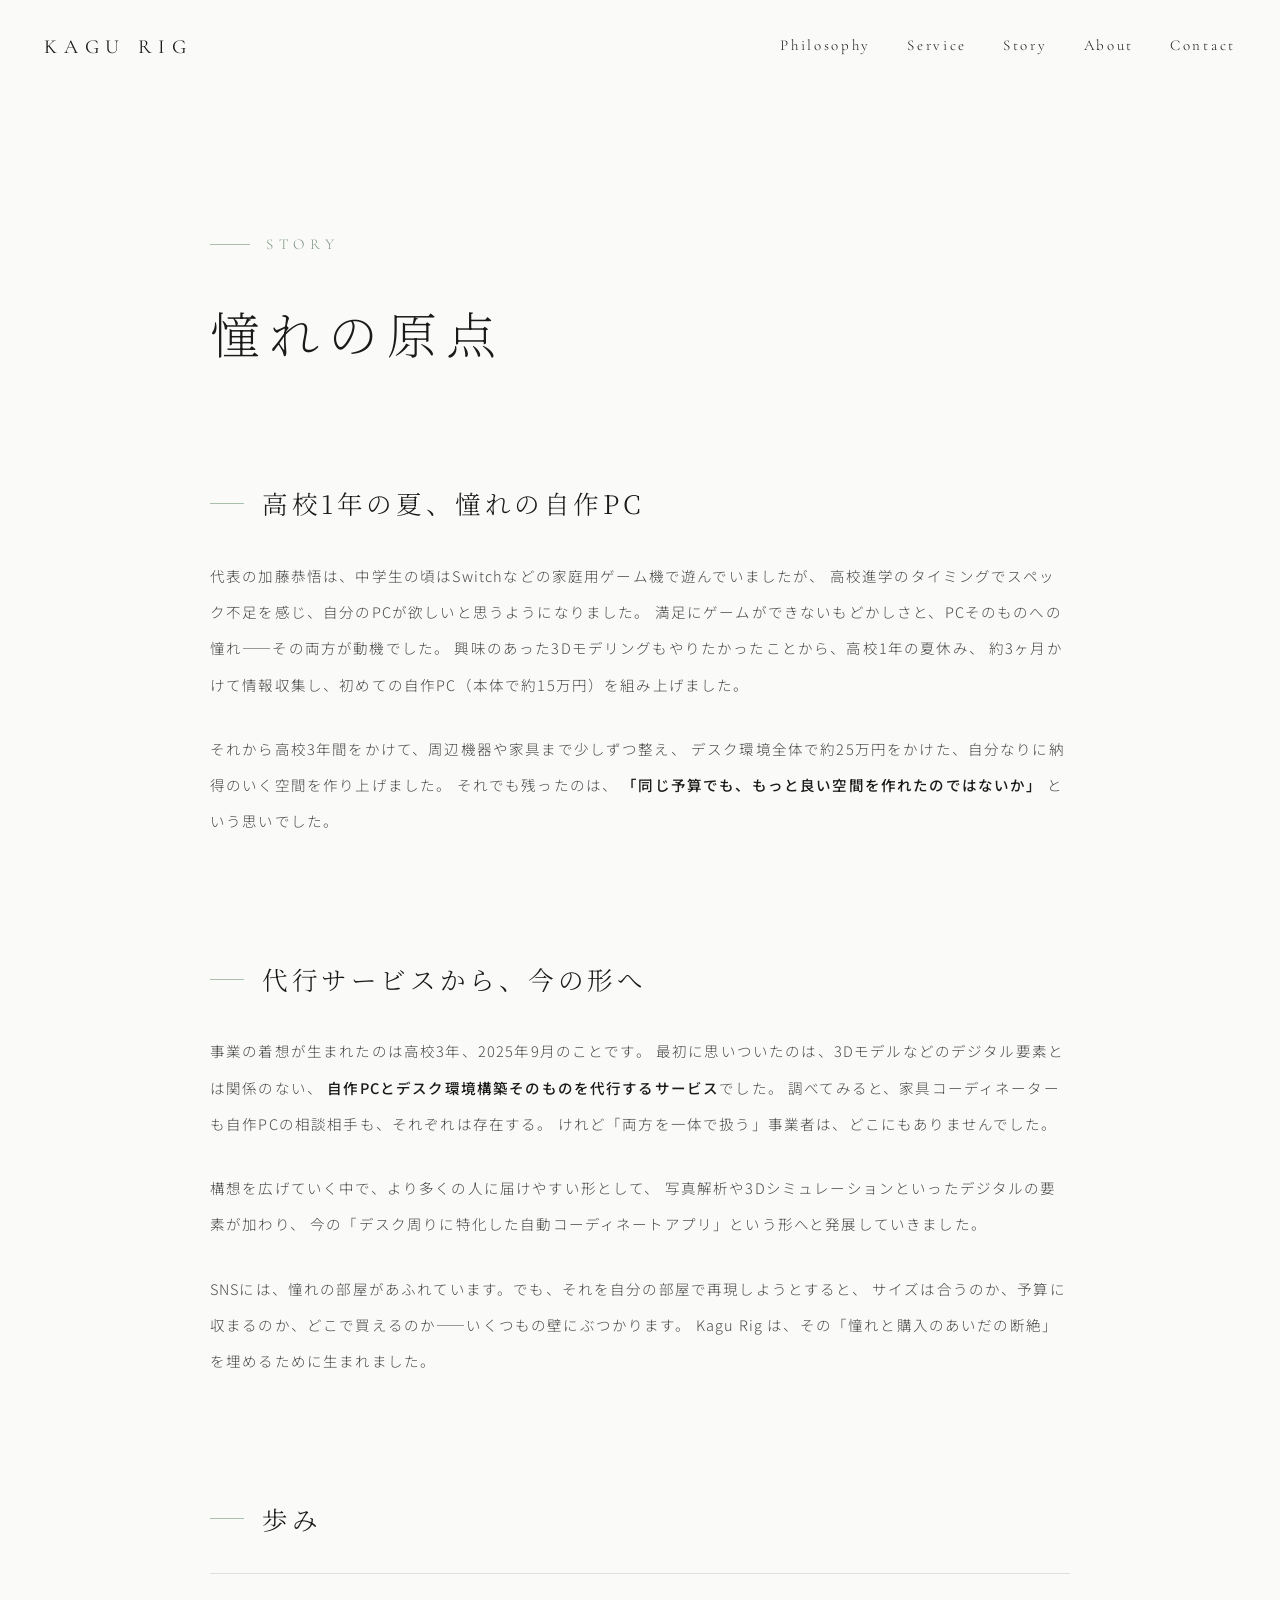
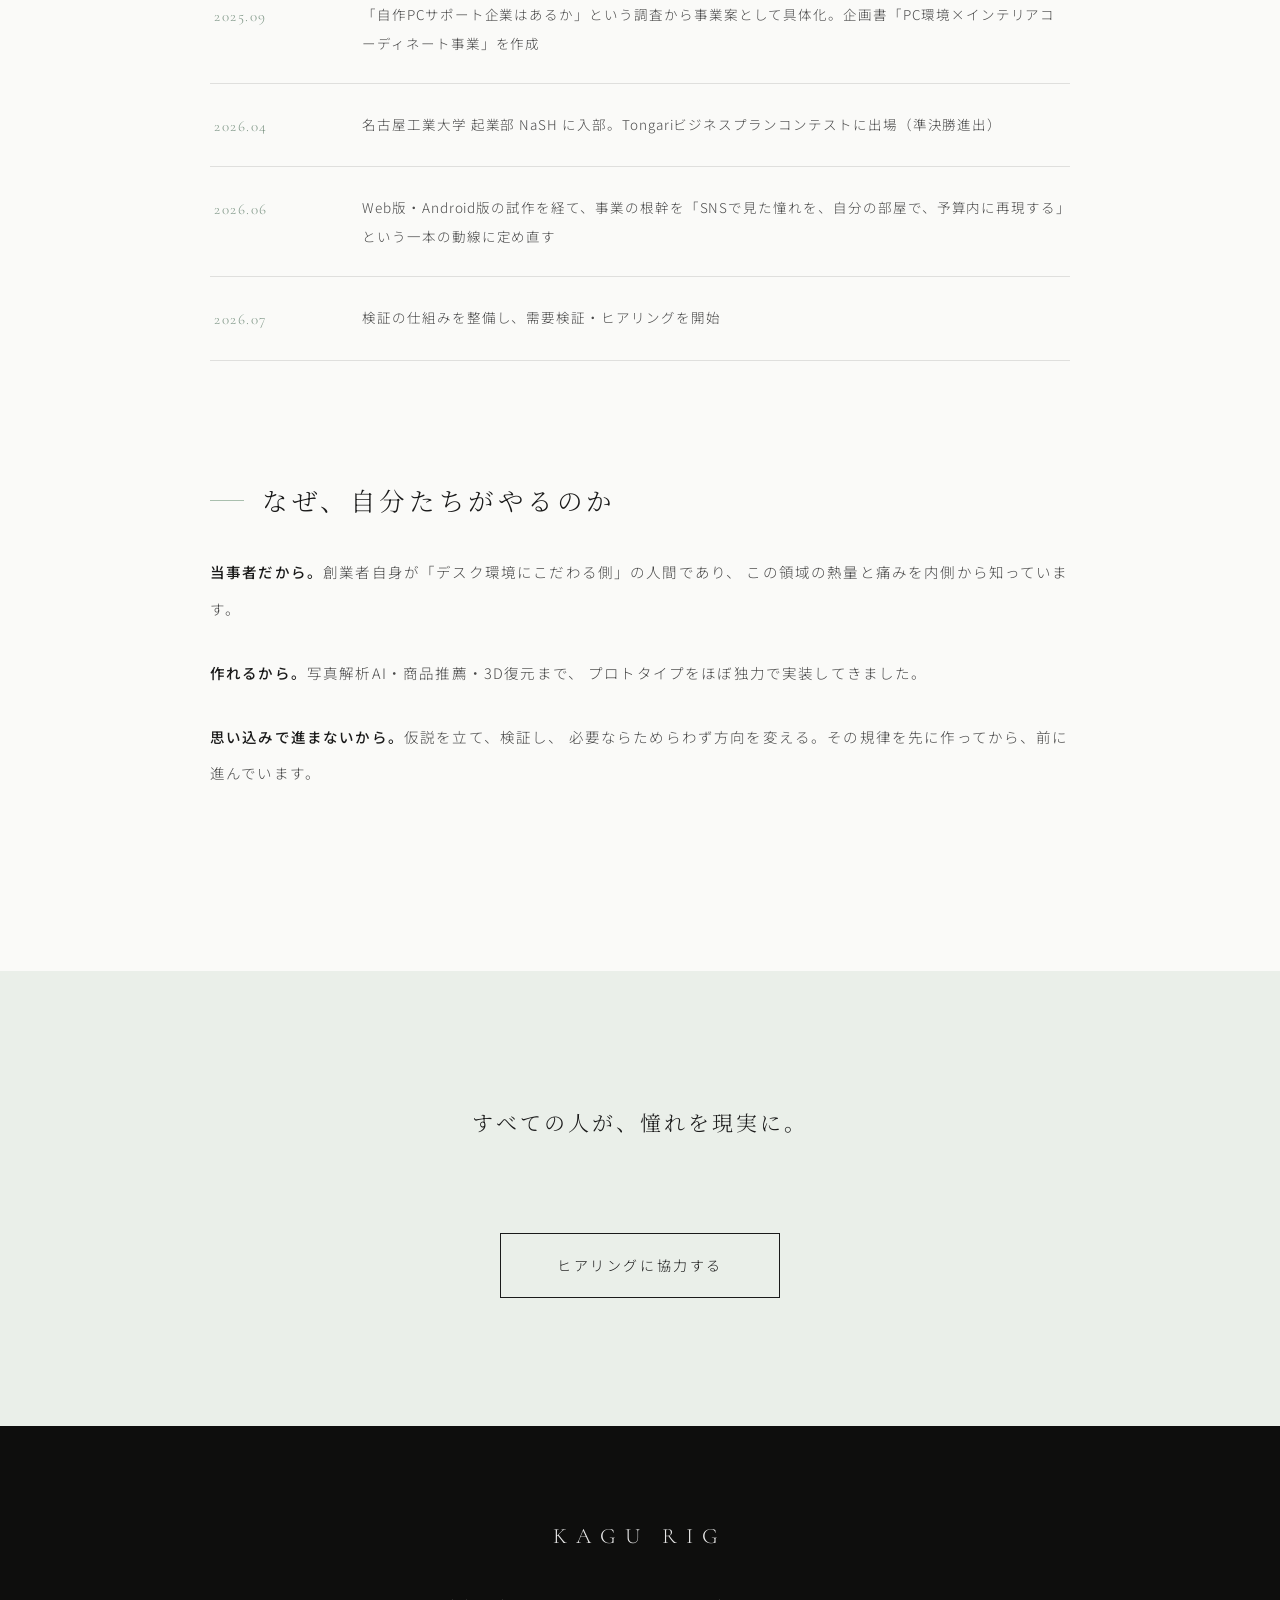
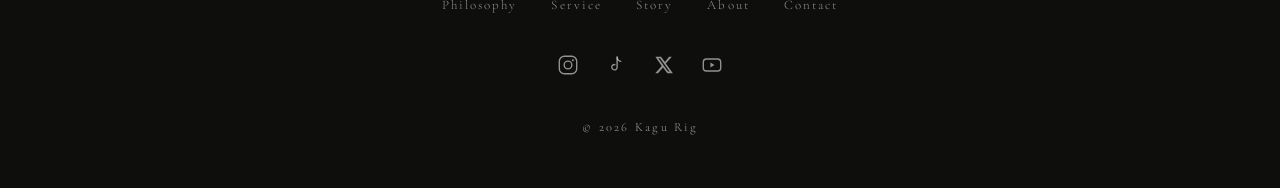
==== commit 9e6c4cc5: "feat: フッターにSNSアイコンリンクを追加（Instagram/TikTok/X/YouTube） index.html・story.html 両方のフッターにインラインSVGアイコンを設置。 " ====
--- a/story.html
+++ b/story.html
@@ -130,6 +130,34 @@
         <a href="index.html#about">About</a>
         <a href="index.html#contact">Contact</a>
       </nav>
+
+      <div class="footer__social" aria-label="SNS">
+        <a href="https://www.instagram.com/kagurig_official" target="_blank" rel="noopener" aria-label="Instagram">
+          <svg viewBox="0 0 24 24" fill="none" aria-hidden="true">
+            <rect x="2.5" y="2.5" width="19" height="19" rx="5.5" stroke="currentColor" stroke-width="1.5"/>
+            <circle cx="12" cy="12" r="4.2" stroke="currentColor" stroke-width="1.5"/>
+            <circle cx="17.3" cy="6.7" r="1.1" fill="currentColor"/>
+          </svg>
+        </a>
+        <a href="https://www.tiktok.com/@kagurig_official" target="_blank" rel="noopener" aria-label="TikTok">
+          <svg viewBox="0 0 24 24" fill="none" aria-hidden="true">
+            <path d="M13.2 3v11.4a2.9 2.9 0 1 1-2.4-2.85" stroke="currentColor" stroke-width="1.5" stroke-linecap="round" stroke-linejoin="round"/>
+            <path d="M13.2 4.2c.5 2 2 3.5 4 3.8" stroke="currentColor" stroke-width="1.5" stroke-linecap="round" stroke-linejoin="round"/>
+          </svg>
+        </a>
+        <a href="https://x.com/kagurig_jp" target="_blank" rel="noopener" aria-label="X">
+          <svg viewBox="0 0 24 24" aria-hidden="true">
+            <path d="M17.5 3h3l-6.55 7.48L21.7 21h-6.03l-4.72-6.17L5.5 21H2.5l7.01-8L2.6 3h6.18l4.27 5.64L17.5 3zm-1.06 16.2h1.67L7.64 4.71H5.85l10.59 14.49z" fill="currentColor"/>
+          </svg>
+        </a>
+        <a href="https://www.youtube.com/channel/UCN_e0AIAWTn8LvCr0C4FG2Q" target="_blank" rel="noopener" aria-label="YouTube">
+          <svg viewBox="0 0 24 24" fill="none" aria-hidden="true">
+            <rect x="2.5" y="5.5" width="19" height="13" rx="3.5" stroke="currentColor" stroke-width="1.5"/>
+            <path d="M10.3 9.2l4.4 2.8-4.4 2.8V9.2z" fill="currentColor"/>
+          </svg>
+        </a>
+      </div>
+
       <p class="footer__copy">&copy; 2026 Kagu Rig</p>
     </footer>
 
--- a/css/style.css
+++ b/css/style.css
@@ -493,6 +493,75 @@
   line-height: 2.2;
 }
 
+/* ---------- Storyへの導線 ---------- */
+
+.story-link {
+  background: #151514;
+  padding: clamp(80px, 9vw, 130px) clamp(24px, 7vw, 120px);
+}
+
+.story-link__inner {
+  max-width: 1160px;
+  margin: 0 auto;
+  display: flex;
+  align-items: center;
+  justify-content: space-between;
+  gap: clamp(32px, 5vw, 80px);
+  color: #f2f2ef;
+}
+
+.story-link .label { color: var(--sage); }
+.story-link .label::before { background: var(--sage); }
+
+.story-link__title {
+  font-family: var(--serif);
+  font-weight: 200;
+  font-size: clamp(24px, 2.8vw, 36px);
+  letter-spacing: .16em;
+  line-height: 1.9;
+  margin-bottom: 20px;
+}
+
+.story-link__text {
+  font-size: 13.5px;
+  color: rgba(242, 242, 239, .68);
+  letter-spacing: .08em;
+  line-height: 2.2;
+}
+
+.story-link__arrow {
+  display: flex;
+  align-items: center;
+  gap: 16px;
+  flex: none;
+  font-family: var(--en);
+  font-size: 15px;
+  letter-spacing: .22em;
+  color: rgba(242, 242, 239, .85);
+}
+.story-link__arrow i {
+  position: relative;
+  width: 64px;
+  height: 1px;
+  background: rgba(242, 242, 239, .35);
+  transition: width .6s var(--ease);
+}
+.story-link__arrow i::after {
+  content: "";
+  position: absolute;
+  right: 0;
+  bottom: 0;
+  width: 10px;
+  height: 1px;
+  background: currentColor;
+  transform: rotate(35deg);
+  transform-origin: right center;
+}
+.story-link__inner:hover .story-link__arrow i {
+  width: 104px;
+  background: rgba(242, 242, 239, .8);
+}
+
 /* ---------- FAQ ---------- */
 
 .faq {
@@ -567,6 +636,20 @@
   color: var(--paper);
 }
 
+.contact__email {
+  margin-top: 28px;
+  font-size: 13px;
+  color: var(--ink-soft);
+  letter-spacing: .08em;
+}
+.contact__email a {
+  border-bottom: 1px solid var(--sage-deep);
+  transition: color .3s;
+}
+.contact__email a:hover {
+  color: var(--sage-deep);
+}
+
 /* ---------- Storyページ ---------- */
 
 .page-header {
@@ -725,6 +808,26 @@
 }
 .footer__nav a:hover { color: rgba(255, 255, 255, .95); }
 
+.footer__social {
+  display: flex;
+  justify-content: center;
+  gap: 26px;
+  margin-bottom: 40px;
+}
+.footer__social a {
+  color: rgba(255, 255, 255, .55);
+  transition: color .4s var(--ease), transform .4s var(--ease);
+}
+.footer__social a:hover {
+  color: rgba(255, 255, 255, .95);
+  transform: translateY(-2px);
+}
+.footer__social svg {
+  width: 22px;
+  height: 22px;
+  display: block;
+}
+
 .footer__copy {
   font-family: var(--en);
   font-size: 12.5px;
@@ -741,6 +844,8 @@
   .feature { padding-top: 0; }
 
   .targets__grid { grid-template-columns: 1fr; gap: 40px; }
+
+  .story-link__inner { flex-direction: column; align-items: flex-start; }
 
   .timeline > div { flex-direction: column; gap: 8px; }
   .timeline dt { flex: none; }
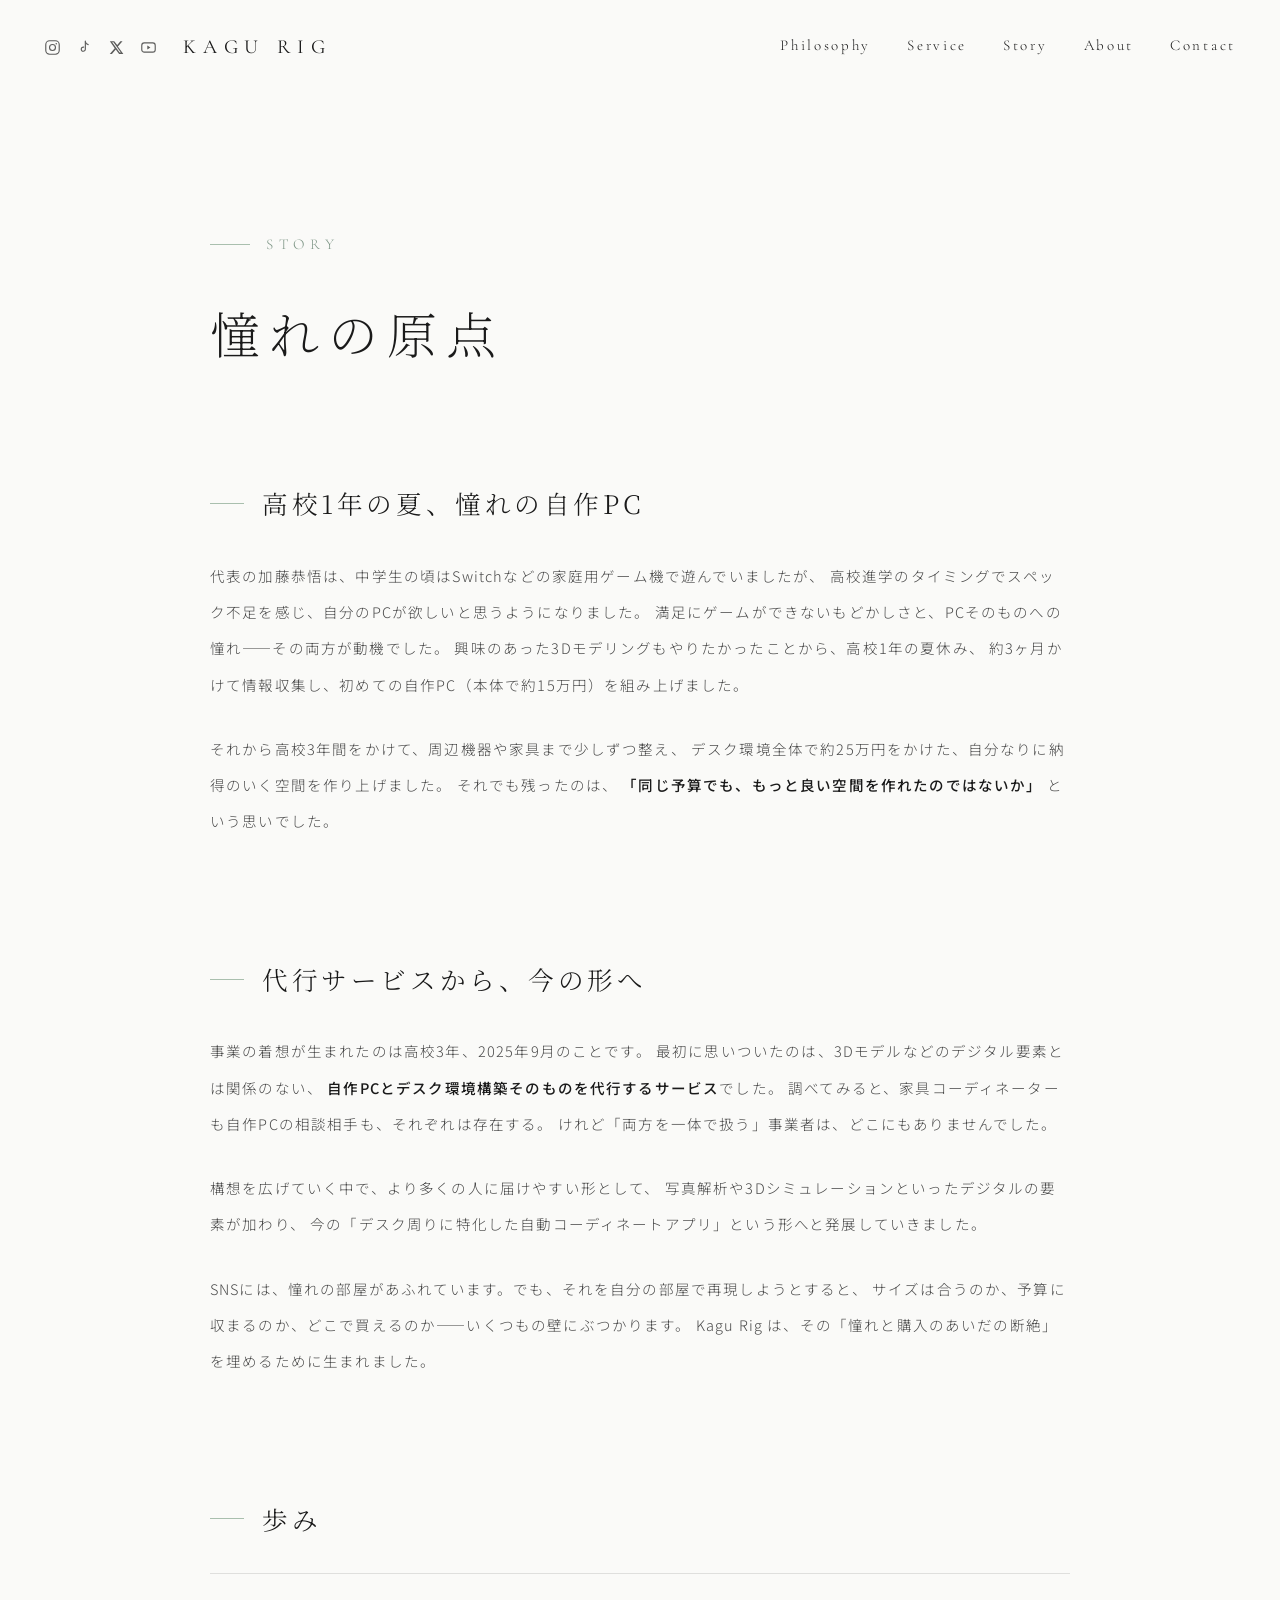
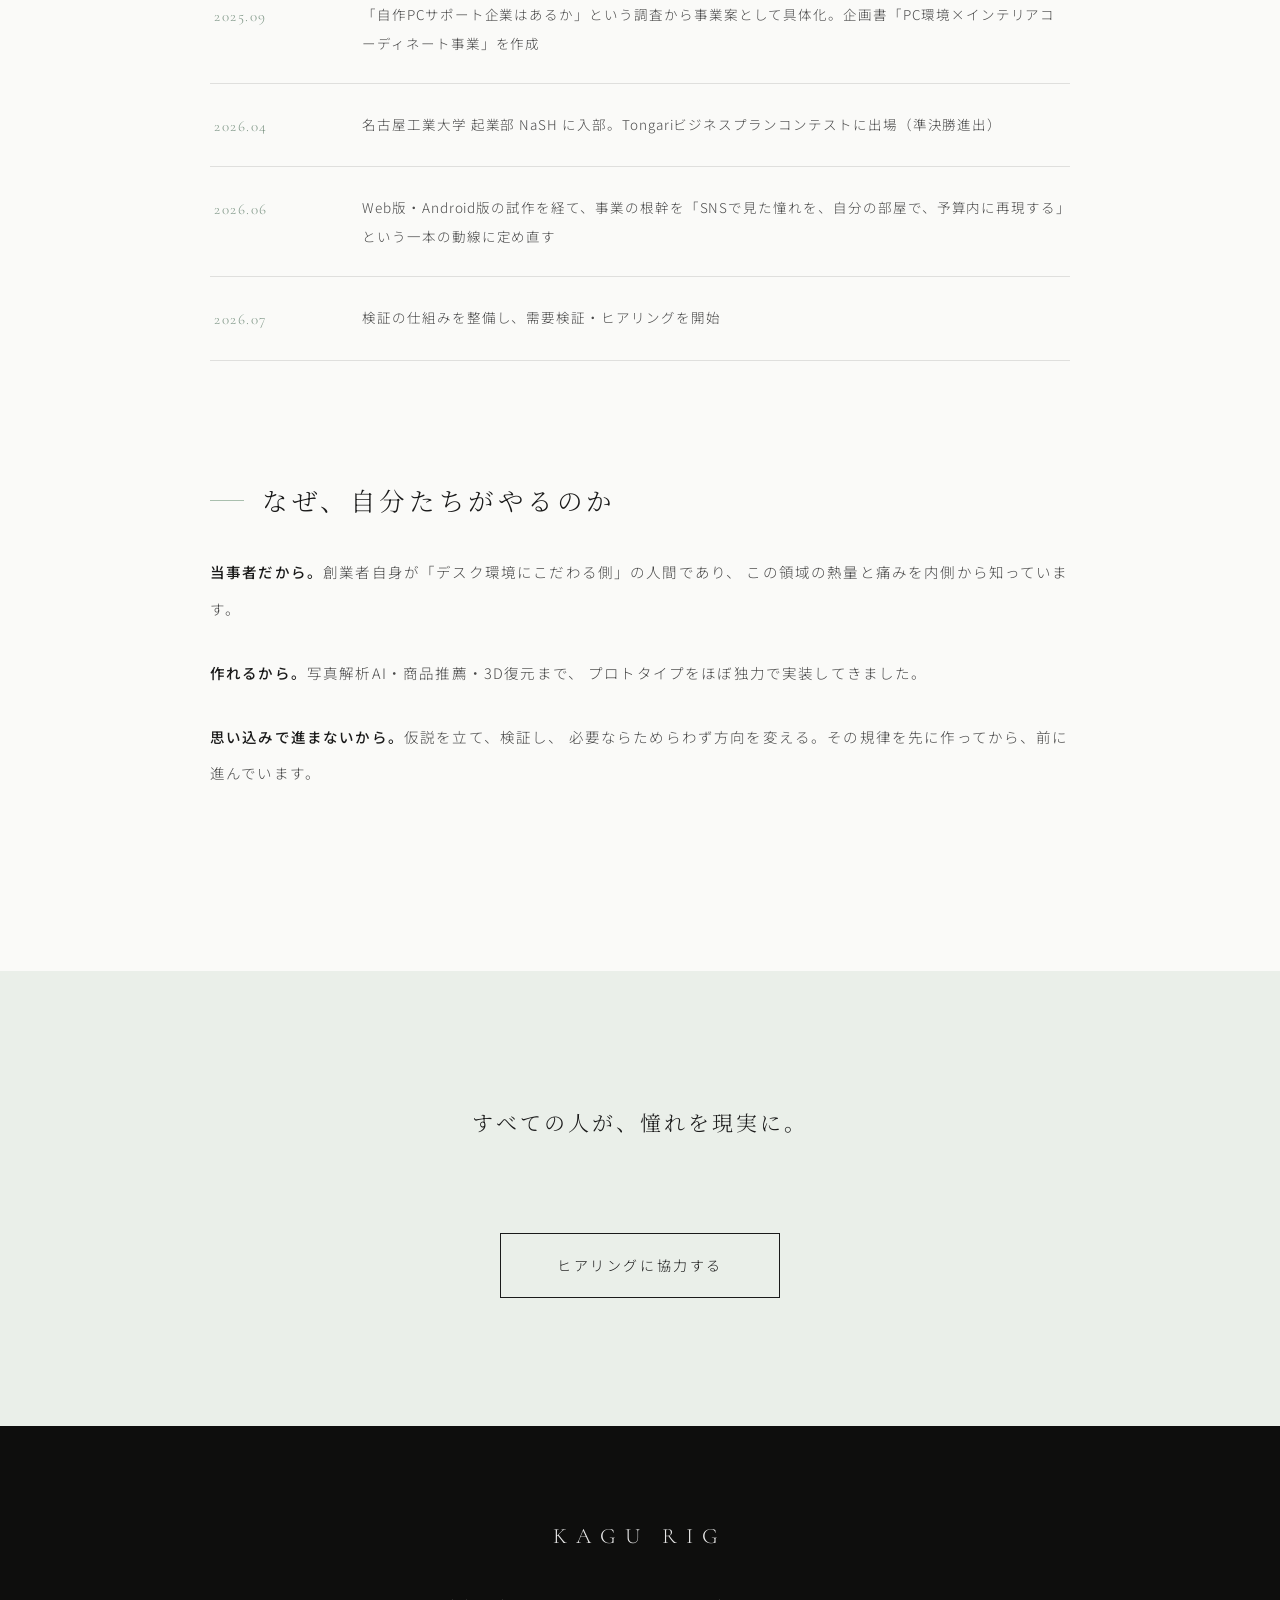
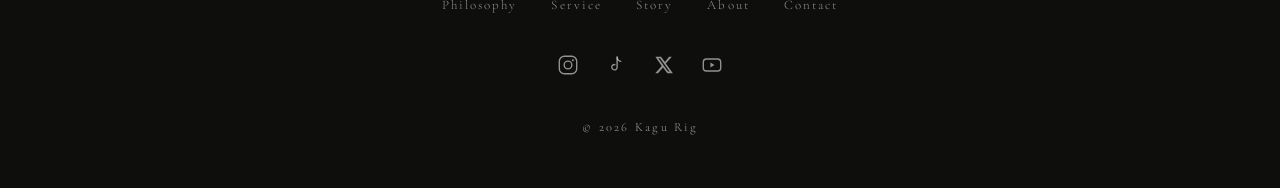
==== commit 9a83eefd: "feat: ヘッダーのロゴ左にもSNSアイコンを追加 index.html・story.html 両方のヘッダー左（KAGU RIGロゴの左）にSNSアイコンを設置。 currentColorに追従さ" ====
--- a/story.html
+++ b/story.html
@@ -14,7 +14,35 @@
 
   <!-- ヘッダー（静的ページ用：ダーク文字） -->
   <header class="header is-static" id="header">
-    <a class="header__brand" href="index.html">KAGU RIG</a>
+    <div class="header__left">
+      <div class="header__social" aria-label="SNS">
+        <a href="https://www.instagram.com/kagurig_official" target="_blank" rel="noopener" aria-label="Instagram">
+          <svg viewBox="0 0 24 24" fill="none" aria-hidden="true">
+            <rect x="2.5" y="2.5" width="19" height="19" rx="5.5" stroke="currentColor" stroke-width="1.6"/>
+            <circle cx="12" cy="12" r="4.2" stroke="currentColor" stroke-width="1.6"/>
+            <circle cx="17.3" cy="6.7" r="1.1" fill="currentColor"/>
+          </svg>
+        </a>
+        <a href="https://www.tiktok.com/@kagurig_official" target="_blank" rel="noopener" aria-label="TikTok">
+          <svg viewBox="0 0 24 24" fill="none" aria-hidden="true">
+            <path d="M13.2 3v11.4a2.9 2.9 0 1 1-2.4-2.85" stroke="currentColor" stroke-width="1.6" stroke-linecap="round" stroke-linejoin="round"/>
+            <path d="M13.2 4.2c.5 2 2 3.5 4 3.8" stroke="currentColor" stroke-width="1.6" stroke-linecap="round" stroke-linejoin="round"/>
+          </svg>
+        </a>
+        <a href="https://x.com/kagurig_jp" target="_blank" rel="noopener" aria-label="X">
+          <svg viewBox="0 0 24 24" aria-hidden="true">
+            <path d="M17.5 3h3l-6.55 7.48L21.7 21h-6.03l-4.72-6.17L5.5 21H2.5l7.01-8L2.6 3h6.18l4.27 5.64L17.5 3zm-1.06 16.2h1.67L7.64 4.71H5.85l10.59 14.49z" fill="currentColor"/>
+          </svg>
+        </a>
+        <a href="https://www.youtube.com/channel/UCN_e0AIAWTn8LvCr0C4FG2Q" target="_blank" rel="noopener" aria-label="YouTube">
+          <svg viewBox="0 0 24 24" fill="none" aria-hidden="true">
+            <rect x="2.5" y="5.5" width="19" height="13" rx="3.5" stroke="currentColor" stroke-width="1.6"/>
+            <path d="M10.3 9.2l4.4 2.8-4.4 2.8V9.2z" fill="currentColor"/>
+          </svg>
+        </a>
+      </div>
+      <a class="header__brand" href="index.html">KAGU RIG</a>
+    </div>
     <nav class="header__nav" aria-label="メインナビゲーション">
       <a href="index.html#philosophy">Philosophy</a>
       <a href="index.html#service">Service</a>
--- a/css/style.css
+++ b/css/style.css
@@ -79,6 +79,32 @@
 }
 body.is-ready .header { opacity: 1; }
 
+.header__left {
+  display: flex;
+  align-items: center;
+  gap: 26px;
+}
+
+.header__social {
+  display: flex;
+  align-items: center;
+  gap: 15px;
+}
+.header__social a {
+  color: currentColor;
+  opacity: .7;
+  transition: opacity .35s var(--ease), transform .35s var(--ease);
+}
+.header__social a:hover {
+  opacity: 1;
+  transform: translateY(-2px);
+}
+.header__social svg {
+  width: 17px;
+  height: 17px;
+  display: block;
+}
+
 .header__brand {
   font-family: var(--en);
   font-size: 20px;
@@ -855,6 +881,8 @@
   .header__brand { font-size: 17px; }
   .header__nav { gap: 20px; }
   .header__nav a { font-size: 13px; }
+  /* ヘッダー幅が足りないため、上部のSNSアイコンはモバイルで隠す（フッターに常設） */
+  .header__social { display: none; }
 
   .hero__catch {
     left: 24px;
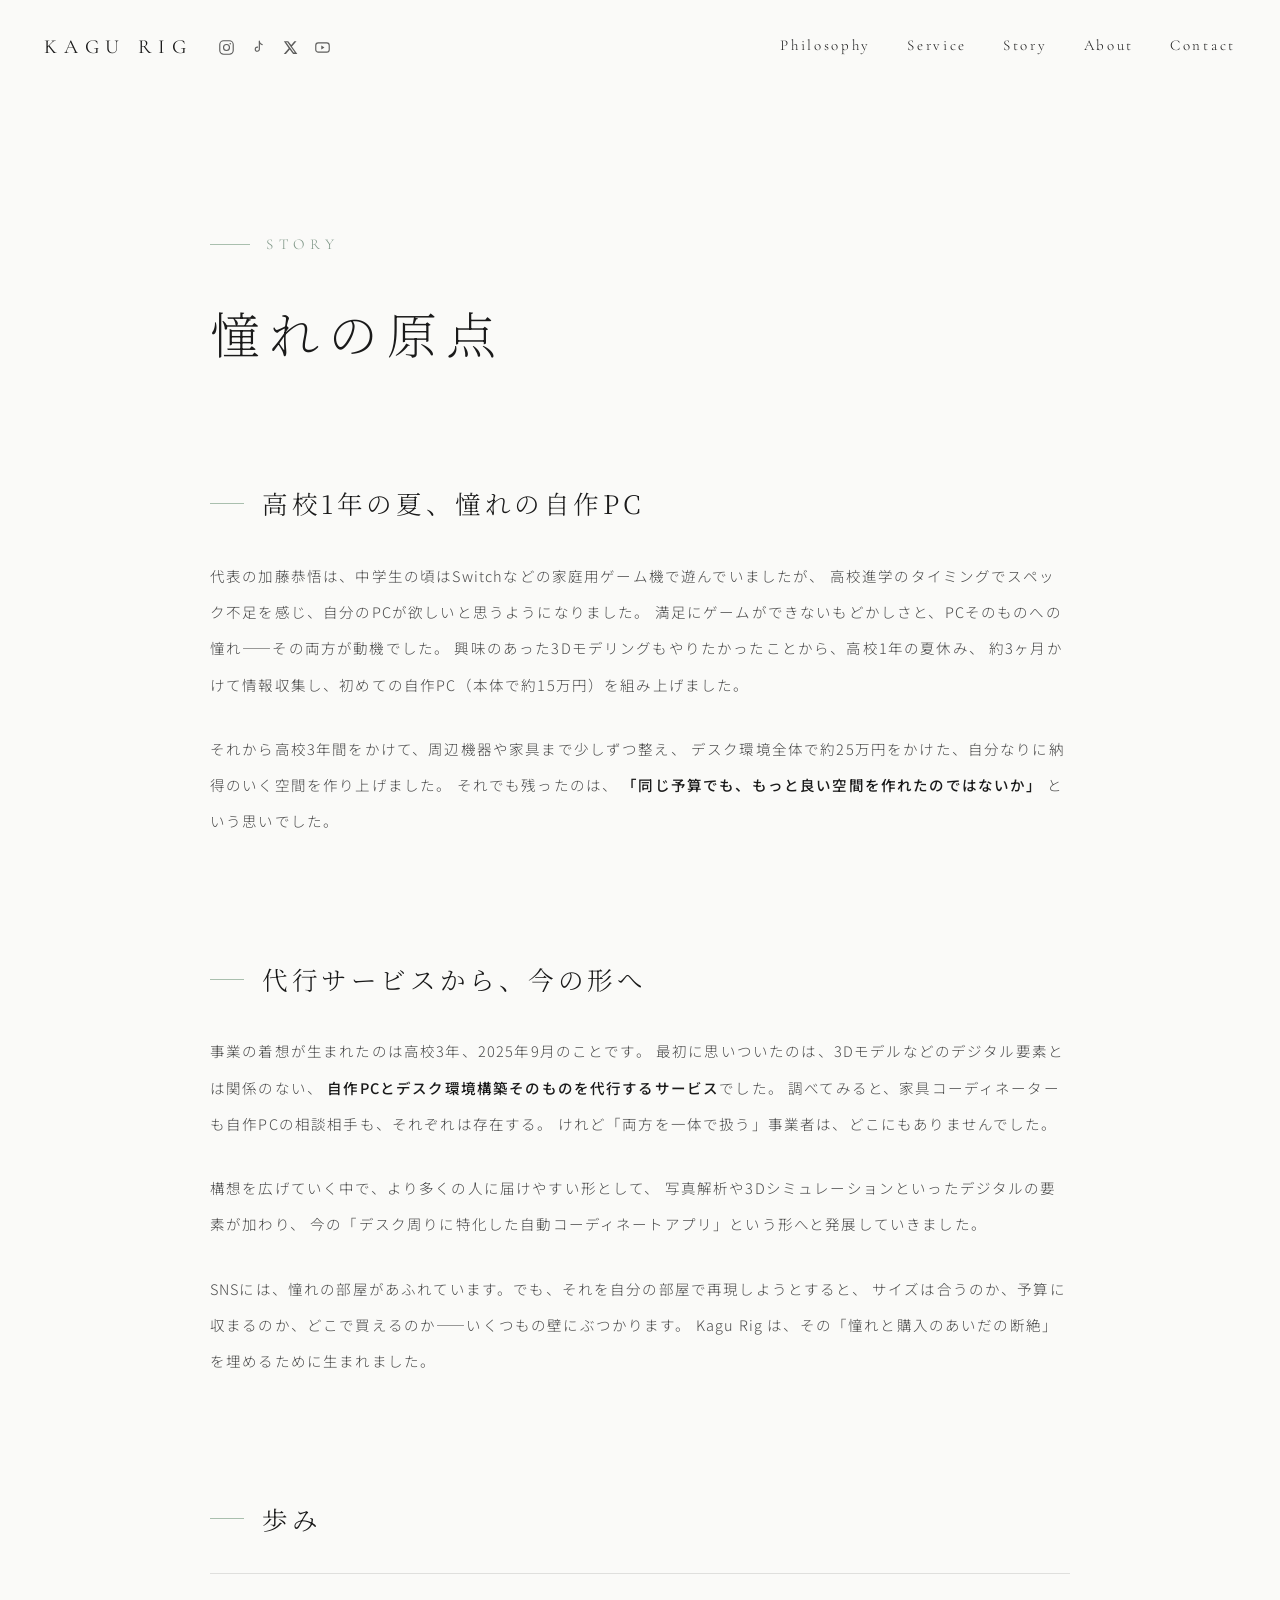
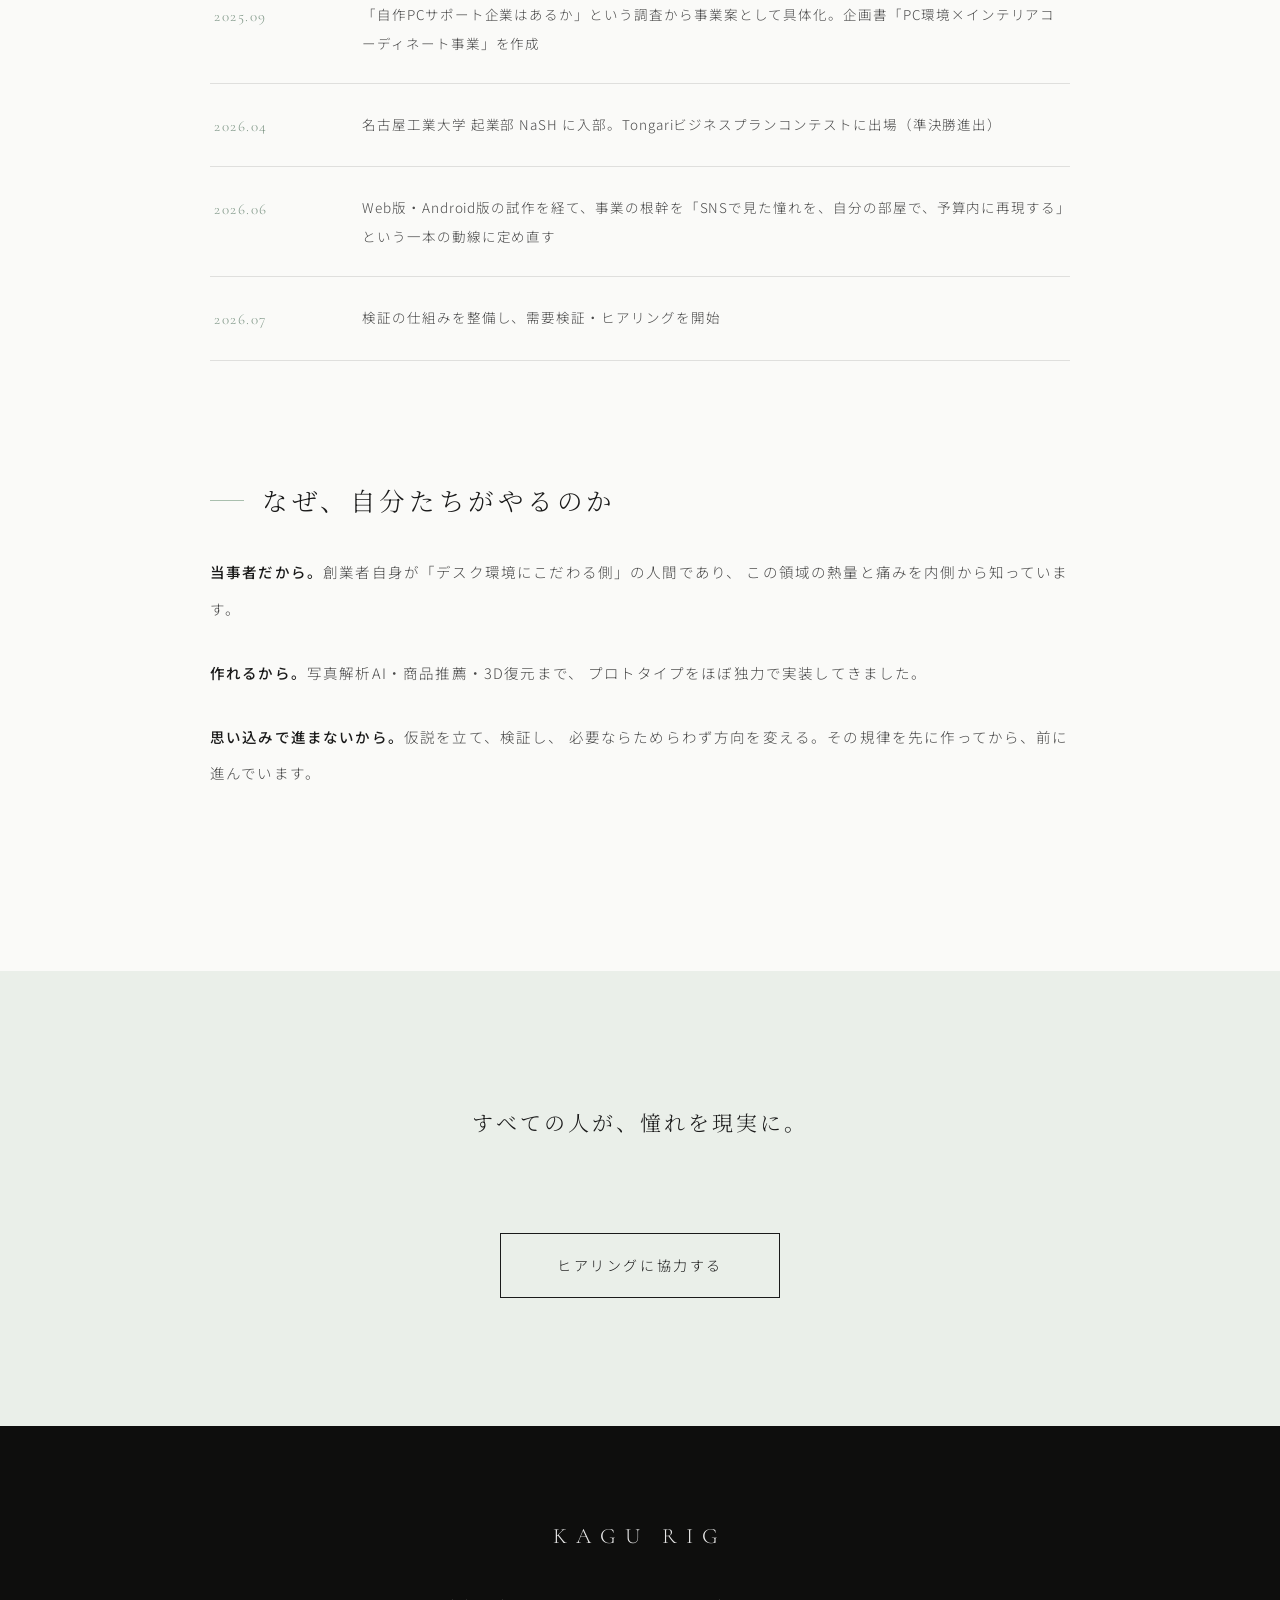
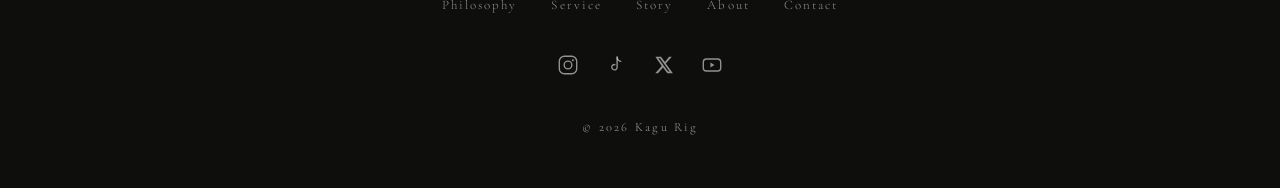
==== commit 3f2cedae: "style: ヘッダーのSNSアイコンをロゴの右に移動 Co-Authored-By: Claude Opus 4.8 <noreply@anthropic.com>" ====
--- a/story.html
+++ b/story.html
@@ -15,6 +15,7 @@
   <!-- ヘッダー（静的ページ用：ダーク文字） -->
   <header class="header is-static" id="header">
     <div class="header__left">
+      <a class="header__brand" href="index.html">KAGU RIG</a>
       <div class="header__social" aria-label="SNS">
         <a href="https://www.instagram.com/kagurig_official" target="_blank" rel="noopener" aria-label="Instagram">
           <svg viewBox="0 0 24 24" fill="none" aria-hidden="true">
@@ -41,7 +42,6 @@
           </svg>
         </a>
       </div>
-      <a class="header__brand" href="index.html">KAGU RIG</a>
     </div>
     <nav class="header__nav" aria-label="メインナビゲーション">
       <a href="index.html#philosophy">Philosophy</a>
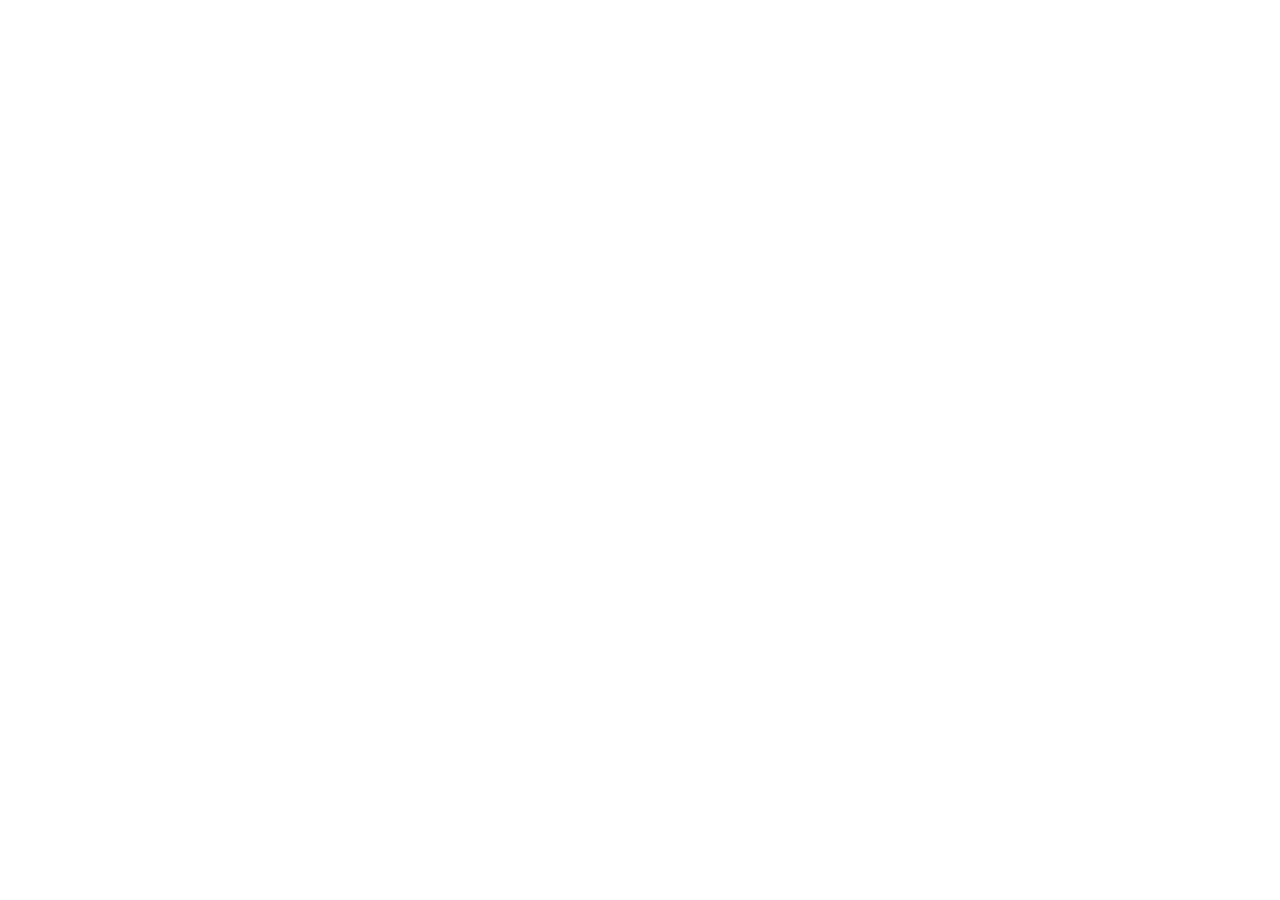
==== commit 69a0816f: "サイトを kagurig/kagurig.github.io へ移転し、旧URLを転送ページに置き換え Co-Authored-By: Claude Opus 5.5 <noreply@anthrop" ====
--- a/story.html
+++ b/story.html
@@ -1,196 +1,14 @@
-<!DOCTYPE html>
+<!doctype html>
 <html lang="ja">
 <head>
-  <meta charset="UTF-8">
-  <meta name="viewport" content="width=device-width, initial-scale=1.0">
-  <title>Story — Kagu Rig</title>
-  <meta name="description" content="Kagu Rig 創業ストーリー — 高校1年の夏、自作PCから始まった「憧れを現実にする」という事業の原点。">
-  <link rel="preconnect" href="https://fonts.googleapis.com">
-  <link rel="preconnect" href="https://fonts.gstatic.com" crossorigin>
-  <link href="https://fonts.googleapis.com/css2?family=Cormorant+Garamond:ital,wght@0,300;0,400;1,300&family=Noto+Sans+JP:wght@300;400;500&family=Noto+Serif+JP:wght@200;300;400&display=swap" rel="stylesheet">
-  <link rel="stylesheet" href="css/style.css">
+<meta charset="utf-8">
+<title>Kagu Rig — 移転しました</title>
+<meta name="robots" content="noindex">
+<link rel="canonical" href="https://kagurig.github.io/story.html">
+<meta http-equiv="refresh" content="0; url=https://kagurig.github.io/story.html">
+<script>location.replace("https://kagurig.github.io/story.html" + location.search + location.hash);</script>
 </head>
 <body>
-
-  <!-- ヘッダー（静的ページ用：ダーク文字） -->
-  <header class="header is-static" id="header">
-    <div class="header__left">
-      <a class="header__brand" href="index.html">KAGU RIG</a>
-      <div class="header__social" aria-label="SNS">
-        <a href="https://www.instagram.com/kagurig_official" target="_blank" rel="noopener" aria-label="Instagram">
-          <svg viewBox="0 0 24 24" fill="none" aria-hidden="true">
-            <rect x="2.5" y="2.5" width="19" height="19" rx="5.5" stroke="currentColor" stroke-width="1.6"/>
-            <circle cx="12" cy="12" r="4.2" stroke="currentColor" stroke-width="1.6"/>
-            <circle cx="17.3" cy="6.7" r="1.1" fill="currentColor"/>
-          </svg>
-        </a>
-        <a href="https://www.tiktok.com/@kagurig_official" target="_blank" rel="noopener" aria-label="TikTok">
-          <svg viewBox="0 0 24 24" fill="none" aria-hidden="true">
-            <path d="M13.2 3v11.4a2.9 2.9 0 1 1-2.4-2.85" stroke="currentColor" stroke-width="1.6" stroke-linecap="round" stroke-linejoin="round"/>
-            <path d="M13.2 4.2c.5 2 2 3.5 4 3.8" stroke="currentColor" stroke-width="1.6" stroke-linecap="round" stroke-linejoin="round"/>
-          </svg>
-        </a>
-        <a href="https://x.com/kagurig_jp" target="_blank" rel="noopener" aria-label="X">
-          <svg viewBox="0 0 24 24" aria-hidden="true">
-            <path d="M17.5 3h3l-6.55 7.48L21.7 21h-6.03l-4.72-6.17L5.5 21H2.5l7.01-8L2.6 3h6.18l4.27 5.64L17.5 3zm-1.06 16.2h1.67L7.64 4.71H5.85l10.59 14.49z" fill="currentColor"/>
-          </svg>
-        </a>
-        <a href="https://www.youtube.com/channel/UCN_e0AIAWTn8LvCr0C4FG2Q" target="_blank" rel="noopener" aria-label="YouTube">
-          <svg viewBox="0 0 24 24" fill="none" aria-hidden="true">
-            <rect x="2.5" y="5.5" width="19" height="13" rx="3.5" stroke="currentColor" stroke-width="1.6"/>
-            <path d="M10.3 9.2l4.4 2.8-4.4 2.8V9.2z" fill="currentColor"/>
-          </svg>
-        </a>
-      </div>
-    </div>
-    <nav class="header__nav" aria-label="メインナビゲーション">
-      <a href="index.html#philosophy">Philosophy</a>
-      <a href="index.html#service">Service</a>
-      <a href="story.html">Story</a>
-      <a href="index.html#about">About</a>
-      <a href="index.html#contact">Contact</a>
-    </nav>
-  </header>
-
-  <main class="content">
-
-    <div class="page-header">
-      <div class="page-header__inner reveal">
-        <p class="label">Story</p>
-        <h1 class="page-title">憧れの原点</h1>
-      </div>
-    </div>
-
-    <section class="story">
-      <div class="story__inner">
-
-        <div class="story__block reveal">
-          <h2 class="story__heading">高校1年の夏、憧れの自作PC</h2>
-          <p class="story__text">
-            代表の加藤恭悟は、中学生の頃はSwitchなどの家庭用ゲーム機で遊んでいましたが、
-            高校進学のタイミングでスペック不足を感じ、自分のPCが欲しいと思うようになりました。
-            満足にゲームができないもどかしさと、PCそのものへの憧れ——その両方が動機でした。
-            興味のあった3Dモデリングもやりたかったことから、高校1年の夏休み、
-            約3ヶ月かけて情報収集し、初めての自作PC（本体で約15万円）を組み上げました。
-          </p>
-          <p class="story__text">
-            それから高校3年間をかけて、周辺機器や家具まで少しずつ整え、
-            デスク環境全体で約25万円をかけた、自分なりに納得のいく空間を作り上げました。
-            それでも残ったのは、
-            <strong>「同じ予算でも、もっと良い空間を作れたのではないか」</strong>
-            という思いでした。
-          </p>
-        </div>
-
-        <div class="story__block reveal">
-          <h2 class="story__heading">代行サービスから、今の形へ</h2>
-          <p class="story__text">
-            事業の着想が生まれたのは高校3年、2025年9月のことです。
-            最初に思いついたのは、3Dモデルなどのデジタル要素とは関係のない、
-            <strong>自作PCとデスク環境構築そのものを代行するサービス</strong>でした。
-            調べてみると、家具コーディネーターも自作PCの相談相手も、それぞれは存在する。
-            けれど「両方を一体で扱う」事業者は、どこにもありませんでした。
-          </p>
-          <p class="story__text">
-            構想を広げていく中で、より多くの人に届けやすい形として、
-            写真解析や3Dシミュレーションといったデジタルの要素が加わり、
-            今の「デスク周りに特化した自動コーディネートアプリ」という形へと発展していきました。
-          </p>
-          <p class="story__text">
-            SNSには、憧れの部屋があふれています。でも、それを自分の部屋で再現しようとすると、
-            サイズは合うのか、予算に収まるのか、どこで買えるのか——いくつもの壁にぶつかります。
-            Kagu Rig は、その「憧れと購入のあいだの断絶」を埋めるために生まれました。
-          </p>
-        </div>
-
-        <div class="story__block reveal">
-          <h2 class="story__heading">歩み</h2>
-          <dl class="timeline">
-            <div>
-              <dt>2025.09</dt>
-              <dd>「自作PCサポート企業はあるか」という調査から事業案として具体化。企画書「PC環境×インテリアコーディネート事業」を作成</dd>
-            </div>
-            <div>
-              <dt>2026.04</dt>
-              <dd>名古屋工業大学 起業部 NaSH に入部。Tongariビジネスプランコンテストに出場（準決勝進出）</dd>
-            </div>
-            <div>
-              <dt>2026.06</dt>
-              <dd>Web版・Android版の試作を経て、事業の根幹を「SNSで見た憧れを、自分の部屋で、予算内に再現する」という一本の動線に定め直す</dd>
-            </div>
-            <div>
-              <dt>2026.07</dt>
-              <dd>検証の仕組みを整備し、需要検証・ヒアリングを開始</dd>
-            </div>
-          </dl>
-        </div>
-
-        <div class="story__block reveal">
-          <h2 class="story__heading">なぜ、自分たちがやるのか</h2>
-          <p class="story__text">
-            <strong>当事者だから。</strong>創業者自身が「デスク環境にこだわる側」の人間であり、
-            この領域の熱量と痛みを内側から知っています。
-          </p>
-          <p class="story__text">
-            <strong>作れるから。</strong>写真解析AI・商品推薦・3D復元まで、
-            プロトタイプをほぼ独力で実装してきました。
-          </p>
-          <p class="story__text">
-            <strong>思い込みで進まないから。</strong>仮説を立て、検証し、
-            必要ならためらわず方向を変える。その規律を先に作ってから、前に進んでいます。
-          </p>
-        </div>
-
-      </div>
-    </section>
-
-    <div class="story-cta">
-      <p class="story-cta__text reveal">すべての人が、憧れを現実に。</p>
-      <a class="contact__btn reveal" href="index.html#contact">ヒアリングに協力する</a>
-    </div>
-
-    <footer class="footer">
-      <p class="footer__brand">KAGU RIG</p>
-      <nav class="footer__nav" aria-label="フッターナビゲーション">
-        <a href="index.html#philosophy">Philosophy</a>
-        <a href="index.html#service">Service</a>
-        <a href="story.html">Story</a>
-        <a href="index.html#about">About</a>
-        <a href="index.html#contact">Contact</a>
-      </nav>
-
-      <div class="footer__social" aria-label="SNS">
-        <a href="https://www.instagram.com/kagurig_official" target="_blank" rel="noopener" aria-label="Instagram">
-          <svg viewBox="0 0 24 24" fill="none" aria-hidden="true">
-            <rect x="2.5" y="2.5" width="19" height="19" rx="5.5" stroke="currentColor" stroke-width="1.5"/>
-            <circle cx="12" cy="12" r="4.2" stroke="currentColor" stroke-width="1.5"/>
-            <circle cx="17.3" cy="6.7" r="1.1" fill="currentColor"/>
-          </svg>
-        </a>
-        <a href="https://www.tiktok.com/@kagurig_official" target="_blank" rel="noopener" aria-label="TikTok">
-          <svg viewBox="0 0 24 24" fill="none" aria-hidden="true">
-            <path d="M13.2 3v11.4a2.9 2.9 0 1 1-2.4-2.85" stroke="currentColor" stroke-width="1.5" stroke-linecap="round" stroke-linejoin="round"/>
-            <path d="M13.2 4.2c.5 2 2 3.5 4 3.8" stroke="currentColor" stroke-width="1.5" stroke-linecap="round" stroke-linejoin="round"/>
-          </svg>
-        </a>
-        <a href="https://x.com/kagurig_jp" target="_blank" rel="noopener" aria-label="X">
-          <svg viewBox="0 0 24 24" aria-hidden="true">
-            <path d="M17.5 3h3l-6.55 7.48L21.7 21h-6.03l-4.72-6.17L5.5 21H2.5l7.01-8L2.6 3h6.18l4.27 5.64L17.5 3zm-1.06 16.2h1.67L7.64 4.71H5.85l10.59 14.49z" fill="currentColor"/>
-          </svg>
-        </a>
-        <a href="https://www.youtube.com/channel/UCN_e0AIAWTn8LvCr0C4FG2Q" target="_blank" rel="noopener" aria-label="YouTube">
-          <svg viewBox="0 0 24 24" fill="none" aria-hidden="true">
-            <rect x="2.5" y="5.5" width="19" height="13" rx="3.5" stroke="currentColor" stroke-width="1.5"/>
-            <path d="M10.3 9.2l4.4 2.8-4.4 2.8V9.2z" fill="currentColor"/>
-          </svg>
-        </a>
-      </div>
-
-      <p class="footer__copy">&copy; 2026 Kagu Rig</p>
-    </footer>
-
-  </main>
-
-  <script src="js/main.js"></script>
+<p>Kagu Rig のサイトは移転しました。<a href="https://kagurig.github.io/story.html">https://kagurig.github.io/story.html</a></p>
 </body>
 </html>
